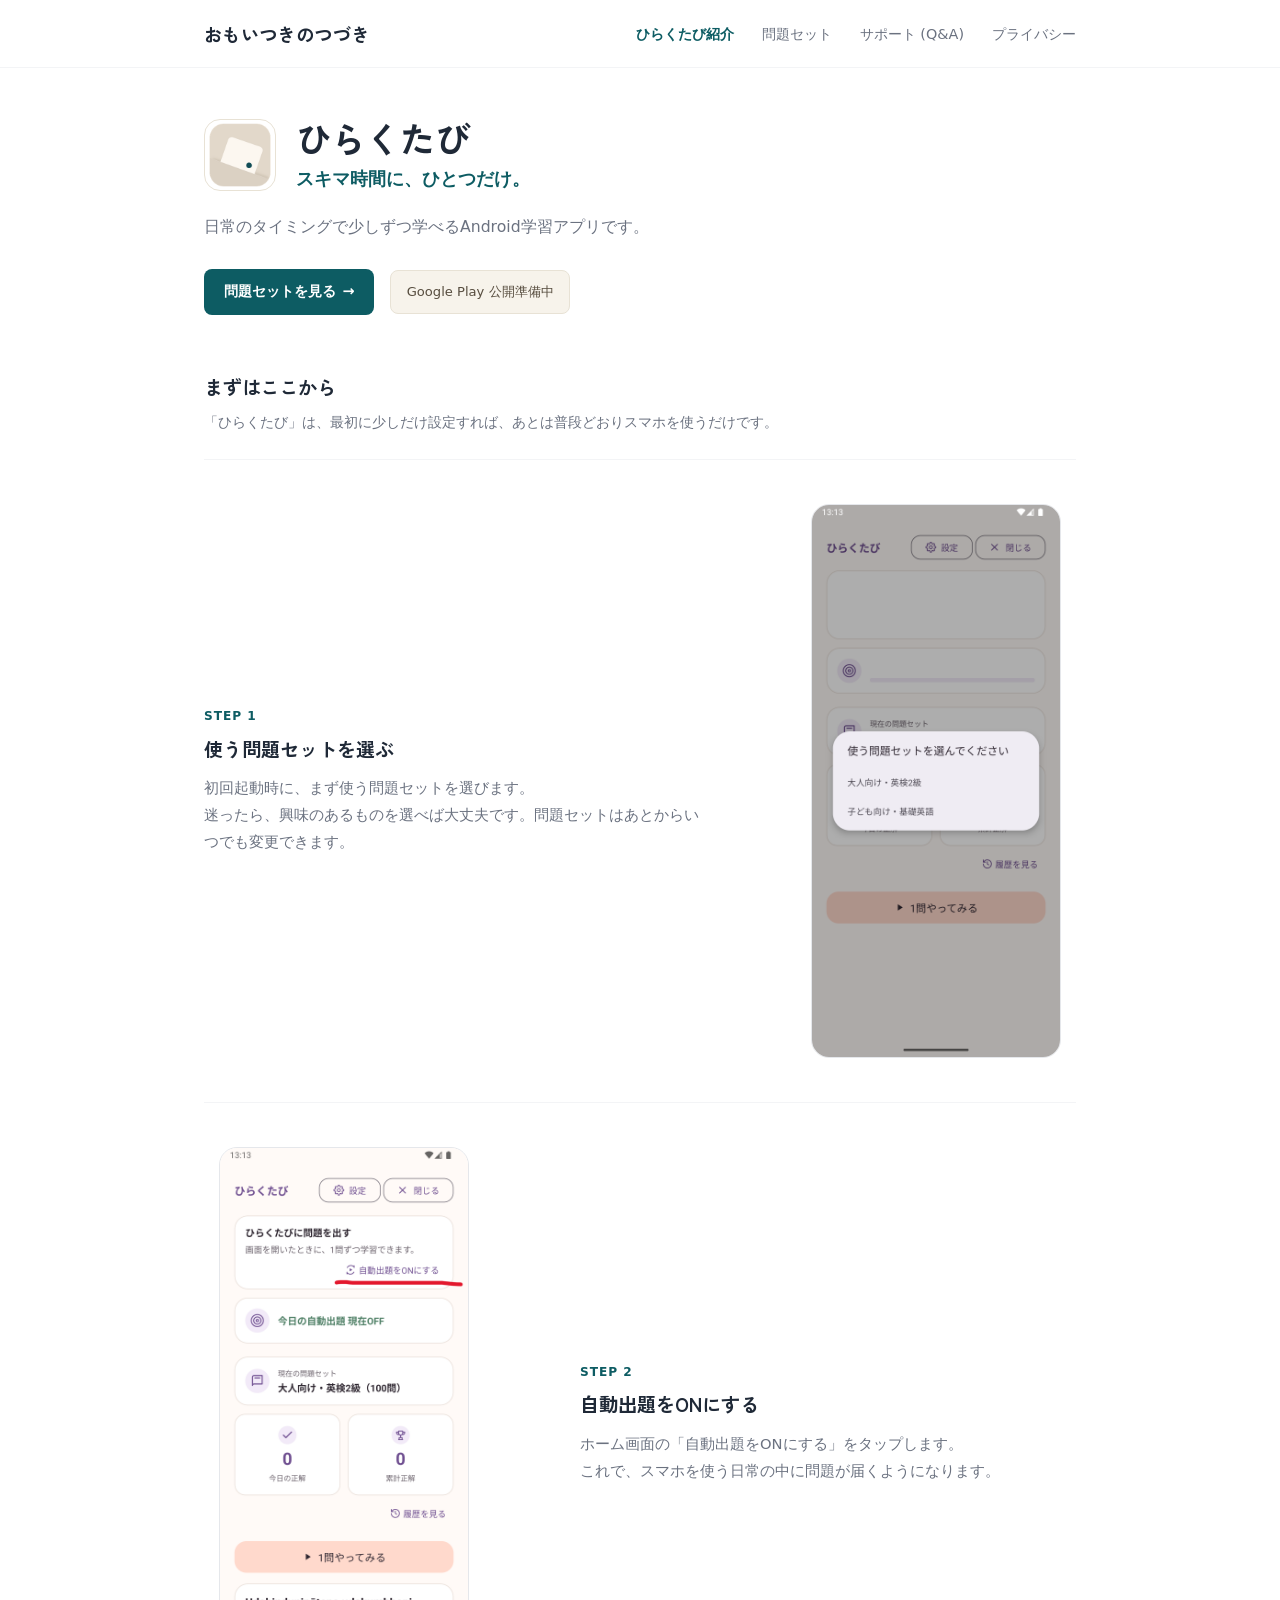
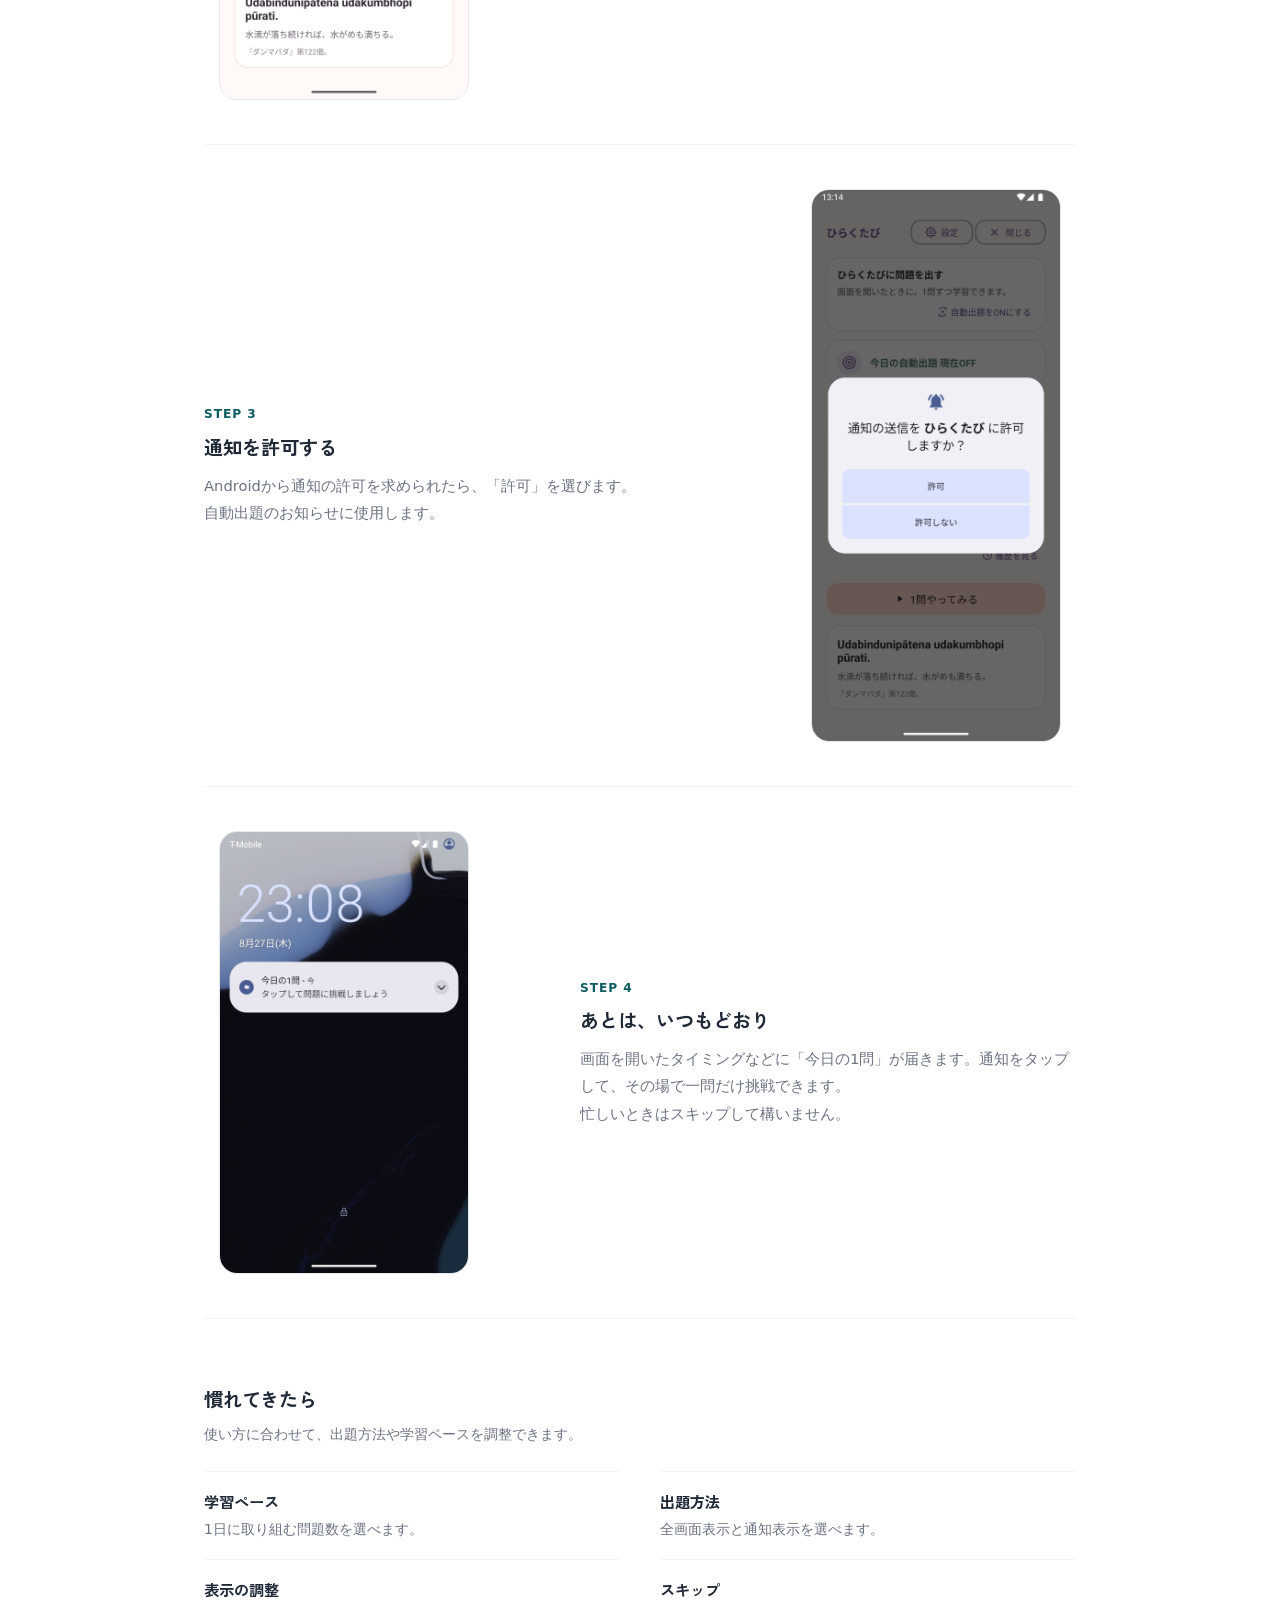
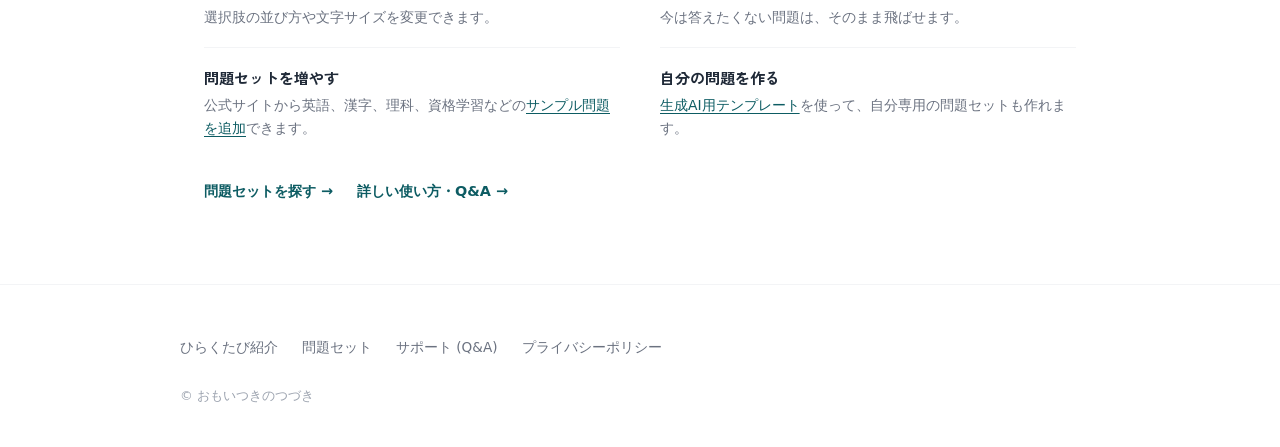
==== hirakutabi/index.html @ 3cfc57a1 "startup instruction" ====
<!DOCTYPE html>
<html lang="ja">
<head>
  <meta charset="UTF-8">
  <meta name="viewport" content="width=device-width, initial-scale=1.0">
  <title>ひらくたび | スキマ時間に、ひとつだけ。</title>
  <meta name="description" content="日常のタイミングで少しずつ学べるAndroid学習アプリ「ひらくたび」。スキマ時間を活用して、クイズ感覚で知識を深められます。提供：おもいつきのつづき">
  
  <!-- Favicon -->
  <link rel="icon" href="favicon.ico" sizes="any">
  <link rel="icon" href="favicon.png" type="image/png">
  <link rel="apple-touch-icon" href="apple-touch-icon.png">

  <!-- Google Fonts: Zen Kaku Gothic New -->
  <link rel="preconnect" href="https://fonts.googleapis.com">
  <link rel="preconnect" href="https://fonts.gstatic.com" crossorigin>
  <link href="https://fonts.googleapis.com/css2?family=Zen+Kaku+Gothic+New:wght@500;700&display=swap" rel="stylesheet">

  <link rel="stylesheet" href="css/style.css">
</head>
<body>

  <!-- ヘッダー -->
  <header class="site-header">
    <div class="header-container">
      <a href="../" class="site-brand">おもいつきのつづき</a>

      <button class="mobile-menu-btn" aria-label="メニューを開く">&#9776;</button>

      <nav>
        <ul class="nav-links">
          <li><a href="index.html" class="active">ひらくたび紹介</a></li>
          <li><a href="materials.html">問題セット</a></li>
          <li><a href="support.html">サポート (Q&amp;A)</a></li>
          <li><a href="privacy.html">プライバシー</a></li>
        </ul>
      </nav>
    </div>
  </header>

  <!-- メインコンテンツ -->
  <main class="main-content">
    
    <!-- 「ひらくたび」アプリ主役のヒーローセクション -->
    <section class="hero-section-hirakutabi">
      
      <div class="hero-app-header">
        <img src="icons/hirakutabi_icon.png" alt="ひらくたび" class="hero-app-icon">
        <div class="hero-app-title-group">
          <h1 class="hero-app-name">ひらくたび</h1>
          <div class="hero-app-catch">スキマ時間に、ひとつだけ。</div>
        </div>
      </div>

      <p class="hero-app-sub">
        日常のタイミングで少しずつ学べるAndroid学習アプリです。
      </p>

      <div class="hero-cta-group">
        <a href="materials.html" class="btn-primary">
          <span>問題セットを見る</span>
          <span>&rarr;</span>
        </a>
        <span class="status-badge-warm">Google Play 公開準備中</span>
      </div>

    </section>

    <!-- 初めて使う人向けの使い方 -->
    <section class="getting-started-section" aria-labelledby="getting-started-title">
      <div class="section-header-minimal getting-started-header">
        <h2 id="getting-started-title" class="section-title-minimal">まずはここから</h2>
        <p class="section-desc-minimal">「ひらくたび」は、最初に少しだけ設定すれば、あとは普段どおりスマホを使うだけです。</p>
      </div>

      <div class="start-steps">
        <article class="start-step">
          <div class="start-step-copy">
            <p class="start-step-number">STEP 1</p>
            <h3>使う問題セットを選ぶ</h3>
            <p>
              初回起動時に、まず使う問題セットを選びます。<br>
              迷ったら、興味のあるものを選べば大丈夫です。問題セットはあとからいつでも変更できます。
            </p>
          </div>
          <div class="start-step-media">
            <img src="images/start/01-select-set.png" alt="ひらくたびで使う問題セットを選ぶ画面" loading="lazy">
          </div>
        </article>

        <article class="start-step">
          <div class="start-step-copy">
            <p class="start-step-number">STEP 2</p>
            <h3>自動出題をONにする</h3>
            <p>
              ホーム画面の「自動出題をONにする」をタップします。<br>
              これで、スマホを使う日常の中に問題が届くようになります。
            </p>
          </div>
          <div class="start-step-media">
            <img src="images/start/02-auto-on.png" alt="ひらくたびのホーム画面で自動出題をONにする場所" loading="lazy">
          </div>
        </article>

        <article class="start-step">
          <div class="start-step-copy">
            <p class="start-step-number">STEP 3</p>
            <h3>通知を許可する</h3>
            <p>
              Androidから通知の許可を求められたら、「許可」を選びます。<br>
              自動出題のお知らせに使用します。
            </p>
          </div>
          <div class="start-step-media">
            <img src="images/start/03-notification-permission.png" alt="Androidの通知許可画面で許可を選ぶ様子" loading="lazy">
          </div>
        </article>

        <article class="start-step">
          <div class="start-step-copy">
            <p class="start-step-number">STEP 4</p>
            <h3>あとは、いつもどおり</h3>
            <p>
              画面を開いたタイミングなどに「今日の1問」が届きます。通知をタップして、その場で一問だけ挑戦できます。<br>
              忙しいときはスキップして構いません。
            </p>
          </div>
          <div class="start-step-media">
            <img src="images/start/04-notification.png" alt="Androidのロック画面に届いたひらくたびの今日の1問通知" loading="lazy">
          </div>
        </article>
      </div>
    </section>

    <!-- 慣れてきた人向けの機能紹介 -->
    <section class="advanced-use-section" aria-labelledby="advanced-use-title">
      <div class="section-header-minimal">
        <h2 id="advanced-use-title" class="section-title-minimal">慣れてきたら</h2>
        <p class="section-desc-minimal">使い方に合わせて、出題方法や学習ペースを調整できます。</p>
      </div>

      <dl class="feature-list">
        <div class="feature-item">
          <dt>学習ペース</dt>
          <dd>1日に取り組む問題数を選べます。</dd>
        </div>
        <div class="feature-item">
          <dt>出題方法</dt>
          <dd>全画面表示と通知表示を選べます。</dd>
        </div>
        <div class="feature-item">
          <dt>表示の調整</dt>
          <dd>選択肢の並び方や文字サイズを変更できます。</dd>
        </div>
        <div class="feature-item">
          <dt>スキップ</dt>
          <dd>今は答えたくない問題は、そのまま飛ばせます。</dd>
        </div>
        <div class="feature-item">
          <dt>問題セットを増やす</dt>
          <dd>公式サイトから英語、漢字、理科、資格学習などの<a href="materials.html">サンプル問題を追加</a>できます。</dd>
        </div>
        <div class="feature-item">
          <dt>自分の問題を作る</dt>
          <dd><a href="support.html#how-to-create">生成AI用テンプレート</a>を使って、自分専用の問題セットも作れます。</dd>
        </div>
      </dl>

      <nav class="guide-links" aria-label="使い方の関連ページ">
        <a href="materials.html">問題セットを探す <span aria-hidden="true">&rarr;</span></a>
        <a href="support.html">詳しい使い方・Q&amp;A <span aria-hidden="true">&rarr;</span></a>
      </nav>
    </section>

  </main>

  <!-- フッター -->
  <footer class="site-footer">
    <div class="footer-container">
      <ul class="footer-nav">
        <li><a href="index.html">ひらくたび紹介</a></li>
        <li><a href="materials.html">問題セット</a></li>
        <li><a href="support.html">サポート (Q&amp;A)</a></li>
        <li><a href="privacy.html">プライバシーポリシー</a></li>
      </ul>
      <p class="copyright">&copy; おもいつきのつづき</p>
    </div>
  </footer>

  <script src="js/main.js"></script>
</body>
</html>
---- hirakutabi/css/style.css ----
@import url('https://fonts.googleapis.com/css2?family=Zen+Kaku+Gothic+New:wght@500;700&display=swap');

:root {
  /* Hirakutabi Subtle Accent Color System */
  --primary: #0d5c63;              /* 青緑 (Teal Accent) */
  --primary-hover: #084348;
  --primary-light: #f0f7f7;
  
  --bg-warm: #f7f3eb;             /* ベージュ (Beige Accent) */
  --bg-warm-border: #e8e2d5;
  
  --bg-main: #ffffff;
  --bg-sub: #faf9f6;
  --bg-card: #ffffff;
  
  --text-main: #1f2937;            /* やわらかいダークグレー */
  --text-muted: #6b7280;
  --text-light: #9ca3af;
  
  --border-color: #f3f4f6;
  --border-strong: #e5e7eb;
  
  --radius-sm: 8px;
  --radius-md: 12px;
  --radius-lg: 16px;
  
  --transition-fast: 0.15s cubic-bezier(0.4, 0, 0.2, 1);
  --transition-normal: 0.2s cubic-bezier(0.4, 0, 0.2, 1);
}

/* Base Styles */
* {
  box-sizing: border-box;
  margin: 0;
  padding: 0;
}

html {
  font-size: 16px;
  scroll-behavior: smooth;
}

/* 本文・ナビ・ボタンは OS標準 system-ui */
body {
  font-family: system-ui, -apple-system, BlinkMacSystemFont, "Hiragino Sans", "Yu Gothic", sans-serif;
  color: var(--text-main);
  background-color: var(--bg-main);
  min-height: 100vh;
  display: flex;
  flex-direction: column;
  line-height: 1.75;
  -webkit-font-smoothing: antialiased;
}

/* ブランド名および主要見出しは Zen Kaku Gothic New */
.site-brand,
h1,
h2,
.hero-app-name,
.page-title,
.section-title-minimal {
  font-family: 'Zen Kaku Gothic New', sans-serif;
  font-weight: 600;
}

/* Accessibility: Focus Visible */
:focus-visible {
  outline: 2px solid var(--primary);
  outline-offset: 3px;
  border-radius: 4px;
}

button:focus:not(:focus-visible),
a:focus:not(:focus-visible),
summary:focus:not(:focus-visible) {
  outline: none;
}

/* Header & Navigation */
.site-header {
  background: rgba(255, 255, 255, 0.95);
  backdrop-filter: blur(8px);
  -webkit-backdrop-filter: blur(8px);
  border-bottom: 1px solid var(--border-color);
  position: sticky;
  top: 0;
  z-index: 100;
}

.header-container {
  max-width: 920px;
  margin: 0 auto;
  padding: 1.1rem 1.5rem;
  display: flex;
  align-items: center;
  justify-content: space-between;
}

/* ヘッダーブランド: 「お」アイコン削除、文字のみで構成 */
.site-brand {
  text-decoration: none;
  color: var(--text-main);
  font-size: 1.15rem;
  font-weight: 600;
  letter-spacing: 0.02em;
  white-space: nowrap;
  transition: opacity var(--transition-fast);
}

.site-brand:hover {
  opacity: 0.75;
}

.nav-links {
  display: flex;
  align-items: center;
  gap: 1.75rem;
  list-style: none;
}

.nav-links a {
  text-decoration: none;
  color: var(--text-muted);
  font-size: 0.9rem;
  font-weight: 500;
  transition: color var(--transition-fast);
}

.nav-links a:hover,
.nav-links a.active {
  color: var(--primary);
  font-weight: 600;
}

.mobile-menu-btn {
  display: none;
  background: none;
  border: none;
  color: var(--text-main);
  font-size: 1.35rem;
  cursor: pointer;
  padding: 0.25rem;
}

/* Main Container */
main.main-content {
  flex: 1;
  max-width: 920px;
  width: 100%;
  margin: 0 auto;
  padding: 3rem 1.5rem 5rem;
}

/* Brand Top */
.brand-page {
  min-height: 0;
}

.brand-header {
  position: static;
  background: var(--bg-main);
  backdrop-filter: none;
  -webkit-backdrop-filter: none;
}

.brand-header .header-container {
  max-width: 760px;
  padding-top: 0.8rem;
  padding-bottom: 0.8rem;
}

.brand-header .site-brand {
  color: var(--text-muted);
  font-size: 0.88rem;
  font-weight: 500;
  letter-spacing: 0.03em;
}

main.brand-home {
  flex: none;
  max-width: 760px;
  padding-top: 3.4rem;
  padding-bottom: 0;
}

.brand-intro {
  padding-bottom: 2.75rem;
  margin-bottom: 2.25rem;
  border-bottom: 1px solid var(--border-color);
}

.brand-title {
  margin-bottom: 0.75rem;
  color: var(--text-main);
  font-size: clamp(2rem, 4vw, 2.65rem);
  line-height: 1.35;
  letter-spacing: -0.02em;
}

.brand-lead {
  max-width: 700px;
  color: var(--text-muted);
  font-size: 0.98rem;
  line-height: 1.8;
}

.products-section .section-header-minimal {
  margin-bottom: 0.9rem;
}

.products-section .section-title-minimal {
  font-size: 1rem;
}

.product-list {
  display: grid;
  gap: 0.85rem;
}

.product-item {
  display: flex;
  align-items: flex-start;
  gap: 1.1rem;
  padding: 1.15rem 1.2rem;
  border: 1px solid var(--border-strong);
  border-radius: 10px;
}

.product-link-icon {
  width: 58px;
  height: 58px;
  flex-shrink: 0;
  object-fit: cover;
  border: 1px solid var(--bg-warm-border);
  border-radius: 13px;
}

.product-link-body {
  flex: 1;
  min-width: 0;
}

.product-link-body h3 {
  margin-bottom: 0.15rem;
  font-family: 'Zen Kaku Gothic New', sans-serif;
  font-size: 1.08rem;
  font-weight: 600;
}

.product-catch {
  margin-bottom: 0.15rem;
  color: var(--primary);
  font-size: 0.88rem;
  font-weight: 600;
}

.product-description {
  color: var(--text-muted);
  font-size: 0.88rem;
  line-height: 1.65;
}

.product-detail-link {
  display: inline-block;
  margin-top: 0.45rem;
  color: var(--primary);
  font-size: 0.85rem;
  font-weight: 600;
  text-decoration: none;
}

.product-detail-link:hover {
  text-decoration: underline;
  text-underline-offset: 0.2em;
}

.brand-footer {
  margin-top: 3rem;
  padding-top: 1.5rem;
  padding-bottom: 2rem;
}

.brand-footer .footer-container {
  max-width: 760px;
  gap: 0;
}

.survey-standalone main.main-content {
  padding-top: 5rem;
}

/* Hirakutabi-Focused Minimal Hero Section */
.hero-section-hirakutabi {
  display: flex;
  flex-direction: column;
  align-items: flex-start;
  margin-bottom: 3.5rem;
}

.hero-app-header {
  display: flex;
  align-items: center;
  gap: 1.25rem;
  margin-bottom: 1.25rem;
}

/* 「ひらくたび」アプリアイコン: 存在感をしっかり出すサイズ (72px) */
.hero-app-icon {
  width: 72px;
  height: 72px;
  border-radius: var(--radius-lg);
  object-fit: cover;
  flex-shrink: 0;
  border: 1px solid var(--bg-warm-border);
}

.hero-app-title-group {
  display: flex;
  flex-direction: column;
}

.hero-app-name {
  font-size: 2.2rem;
  font-weight: 700;
  letter-spacing: -0.01em;
  line-height: 1.25;
  color: var(--text-main);
}

.hero-app-catch {
  font-size: 1.1rem;
  font-weight: 600;
  color: var(--primary);
  margin-top: 0.2rem;
}

.hero-app-sub {
  color: var(--text-muted);
  font-size: 0.98rem;
  line-height: 1.7;
  margin-bottom: 1.75rem;
  max-width: 580px;
}

.hero-cta-group {
  display: flex;
  align-items: center;
  gap: 1rem;
  flex-wrap: wrap;
}

/* Accent Buttons & Badges */
.btn-primary {
  display: inline-flex;
  align-items: center;
  gap: 0.4rem;
  padding: 0.65rem 1.25rem;
  background: var(--primary);
  color: #ffffff;
  text-decoration: none;
  font-weight: 600;
  font-size: 0.9rem;
  border-radius: var(--radius-sm);
  transition: background var(--transition-fast), transform var(--transition-fast);
}

.btn-primary:hover {
  background: var(--primary-hover);
}

.status-badge-warm {
  display: inline-flex;
  align-items: center;
  padding: 0.6rem 0.95rem;
  background: var(--bg-warm);
  color: #574d3f;
  border: 1px solid var(--bg-warm-border);
  border-radius: var(--radius-sm);
  font-size: 0.82rem;
  font-weight: 500;
}

/* Getting Started Guide */
.getting-started-section {
  margin-top: 0.5rem;
}

.getting-started-header {
  max-width: 680px;
  margin-bottom: 1.5rem;
}

.start-steps {
  border-bottom: 1px solid var(--border-color);
}

.start-step {
  display: grid;
  grid-template-columns: minmax(0, 1fr) minmax(220px, 280px);
  grid-template-areas: "copy media";
  align-items: center;
  gap: clamp(2.5rem, 8vw, 6rem);
  padding: 2.75rem 0;
  border-top: 1px solid var(--border-color);
}

.start-step:nth-child(even) {
  grid-template-columns: minmax(220px, 280px) minmax(0, 1fr);
  grid-template-areas: "media copy";
}

.start-step-copy {
  grid-area: copy;
}

.start-step-number {
  margin-bottom: 0.45rem;
  color: var(--primary);
  font-size: 0.76rem;
  font-weight: 700;
  letter-spacing: 0.08em;
}

.start-step-copy h3 {
  margin-bottom: 0.65rem;
  font-family: 'Zen Kaku Gothic New', sans-serif;
  font-size: 1.2rem;
  font-weight: 600;
  line-height: 1.5;
}

.start-step-copy > p:last-child {
  color: var(--text-muted);
  font-size: 0.92rem;
  line-height: 1.85;
}

.start-step-media {
  grid-area: media;
  display: flex;
  justify-content: center;
}

.start-step-media img {
  display: block;
  width: 100%;
  max-width: 250px;
  height: auto;
  border: 1px solid var(--border-strong);
  border-radius: 18px;
}

.advanced-use-section {
  padding-top: 4rem;
}

.feature-list {
  display: grid;
  grid-template-columns: repeat(2, minmax(0, 1fr));
  column-gap: 2.5rem;
  margin-top: 1.5rem;
}

.feature-item {
  padding: 1rem 0 1.1rem;
  border-top: 1px solid var(--border-color);
}

.feature-item dt {
  margin-bottom: 0.2rem;
  font-family: 'Zen Kaku Gothic New', sans-serif;
  font-size: 0.95rem;
  font-weight: 600;
}

.feature-item dd {
  color: var(--text-muted);
  font-size: 0.87rem;
  line-height: 1.7;
}

.feature-item a,
.guide-links a {
  color: var(--primary);
  text-underline-offset: 0.18em;
}

.guide-links {
  display: flex;
  flex-wrap: wrap;
  gap: 0.75rem 1.5rem;
  margin-top: 1.25rem;
}

.guide-links a {
  font-size: 0.9rem;
  font-weight: 600;
  text-decoration: none;
}

.guide-links a:hover {
  text-decoration: underline;
}

/* Minimal Section Headers */
.section-header-minimal {
  margin-bottom: 1.5rem;
}

.section-title-minimal {
  font-size: 1.2rem;
  font-weight: 600;
  color: var(--text-main);
  letter-spacing: -0.01em;
  margin-bottom: 0.35rem;
}

.section-desc-minimal {
  font-size: 0.9rem;
  color: var(--text-muted);
}

/* Minimal Grid Layout for Material Cards */
.materials-grid {
  display: grid;
  grid-template-columns: repeat(1, minmax(0, 1fr));
  gap: 1.25rem;
}

@media (min-width: 580px) {
  .materials-grid {
    grid-template-columns: repeat(2, minmax(0, 1fr));
  }
}

@media (min-width: 860px) {
  .materials-grid {
    grid-template-columns: repeat(3, minmax(0, 1fr));
  }
}

/* Minimal Material Card */
.material-card {
  background: var(--bg-card);
  border: 1px solid var(--border-strong);
  border-radius: var(--radius-md);
  padding: 1.25rem;
  display: flex;
  flex-direction: column;
  text-decoration: none;
  color: inherit;
  transition: border-color var(--transition-fast), transform var(--transition-fast);
}

.material-card:hover {
  border-color: var(--primary);
  transform: translateY(-2px);
}

.card-image-wrapper {
  width: 100%;
  aspect-ratio: 1 / 1;
  max-height: 160px;
  background: var(--bg-sub);
  border-radius: var(--radius-sm);
  margin-bottom: 1rem;
  overflow: hidden;
  display: flex;
  align-items: center;
  justify-content: center;
  border: 1px solid var(--border-color);
  padding: 0.75rem;
}

.card-image-wrapper img {
  width: 100%;
  height: 100%;
  object-fit: contain;
}

.card-body {
  display: flex;
  flex-direction: column;
  flex: 1;
}

.card-title {
  font-size: 0.98rem;
  font-weight: 600;
  font-family: 'Zen Kaku Gothic New', sans-serif;
  line-height: 1.4;
  margin-bottom: 0.35rem;
  color: var(--text-main);
}

.card-desc {
  font-size: 0.85rem;
  color: var(--text-muted);
  margin-bottom: 1.25rem;
  flex: 1;
  line-height: 1.6;
}

.card-footer {
  display: flex;
  align-items: center;
  justify-content: space-between;
  padding-top: 0.75rem;
  border-top: 1px solid var(--border-color);
}

.file-type-badge {
  font-size: 0.72rem;
  font-weight: 500;
  color: var(--text-light);
}

.download-btn {
  font-size: 0.85rem;
  font-weight: 600;
  color: var(--primary);
  display: inline-flex;
  align-items: center;
  gap: 0.25rem;
}

.material-card:hover .download-btn {
  color: var(--primary-hover);
}

/* Page Containers */
.page-header {
  margin-bottom: 2.5rem;
}

.page-title {
  font-size: 1.85rem;
  font-weight: 600;
  color: var(--text-main);
  letter-spacing: -0.01em;
  margin-bottom: 0.5rem;
}

.page-subtitle {
  color: var(--text-muted);
  font-size: 0.95rem;
}

.content-block {
  margin-bottom: 3rem;
}

.content-block h2 {
  font-size: 1.15rem;
  font-weight: 600;
  font-family: 'Zen Kaku Gothic New', sans-serif;
  margin: 1.75rem 0 0.75rem;
  color: var(--text-main);
}

.content-block h2:first-child {
  margin-top: 0;
}

.content-block p {
  margin-bottom: 1rem;
  font-size: 0.95rem;
  color: var(--text-main);
  line-height: 1.8;
}

.content-block ul, .content-block ol {
  margin-bottom: 1rem;
  padding-left: 1.4rem;
}

.content-block li {
  margin-bottom: 0.4rem;
  font-size: 0.95rem;
  color: var(--text-main);
}

/* Native FAQ Accordion */
.faq-list {
  display: flex;
  flex-direction: column;
  gap: 0.75rem;
}

details.faq-item {
  background: var(--bg-card);
  border: 1px solid var(--border-strong);
  border-radius: var(--radius-md);
  overflow: hidden;
  transition: border-color var(--transition-fast);
}

details.faq-item[open] {
  border-color: var(--primary);
}

summary.faq-question {
  padding: 1.1rem 1.25rem;
  font-size: 0.98rem;
  font-weight: 600;
  color: var(--text-main);
  cursor: pointer;
  display: flex;
  align-items: center;
  justify-content: space-between;
  gap: 1rem;
  list-style: none;
  user-select: none;
}

summary.faq-question::-webkit-details-marker {
  display: none;
}

.faq-q-tag {
  font-weight: 700;
  color: var(--primary);
  margin-right: 0.5rem;
}

.faq-toggle-icon {
  font-size: 0.85rem;
  color: var(--text-light);
  transition: transform var(--transition-normal);
}

details[open] summary.faq-question .faq-toggle-icon {
  transform: rotate(180deg);
  color: var(--primary);
}

.faq-answer {
  padding: 1rem 1.25rem 1.25rem;
  border-top: 1px solid var(--border-color);
  background: var(--bg-sub);
}

.faq-answer p {
  color: var(--text-main);
  font-size: 0.92rem;
  line-height: 1.75;
}

/* Minimal Footer */
.site-footer {
  background: var(--bg-main);
  border-top: 1px solid var(--border-color);
  padding: 3rem 1.5rem 2.5rem;
  margin-top: auto;
}

.footer-container {
  max-width: 920px;
  margin: 0 auto;
  display: flex;
  flex-direction: column;
  align-items: flex-start;
  gap: 1.5rem;
}

.footer-nav {
  display: flex;
  gap: 1.5rem;
  list-style: none;
  flex-wrap: wrap;
}

.footer-nav a {
  text-decoration: none;
  color: var(--text-muted);
  font-size: 0.85rem;
  transition: color var(--transition-fast);
}

.footer-nav a:hover {
  color: var(--primary);
}

.copyright {
  color: var(--text-light);
  font-size: 0.8rem;
}

.survey-form iframe {
  display: block;
  width: 100%;
  height: 1996px;
  border: 0;
}


/* Responsive Overrides */
@media (max-width: 640px) {
  .nav-links {
    display: none;
    position: absolute;
    top: 100%;
    left: 0;
    right: 0;
    background: #ffffff;
    flex-direction: column;
    padding: 1.25rem 1.5rem;
    border-bottom: 1px solid var(--border-strong);
    gap: 1rem;
    align-items: flex-start;
  }
  
  .nav-links.show {
    display: flex;
  }

  .mobile-menu-btn {
    display: block;
  }

  .hero-app-header {
    align-items: flex-start;
  }

  .hero-app-icon {
    width: 60px;
    height: 60px;
  }
  
  .hero-app-name {
    font-size: 1.85rem;
  }

  .hero-app-catch {
    font-size: 1.05rem;
  }

  .getting-started-section {
    margin-top: 0;
  }

  .start-step,
  .start-step:nth-child(even) {
    grid-template-columns: minmax(0, 1fr);
    grid-template-areas:
      "copy"
      "media";
    gap: 1.5rem;
    padding: 2.25rem 0;
  }

  .start-step-media img {
    max-width: 260px;
  }

  .advanced-use-section {
    padding-top: 3rem;
  }

  .feature-list {
    grid-template-columns: minmax(0, 1fr);
    margin-top: 1.25rem;
  }

  .guide-links {
    flex-direction: column;
    align-items: flex-start;
    gap: 0.65rem;
  }

  .footer-container {
    align-items: center;
    text-align: center;
  }
  
  .footer-nav {
    justify-content: center;
  }

  main.brand-home {
    padding: 2.6rem 1.25rem 0;
  }

  .brand-intro {
    padding-bottom: 2.25rem;
    margin-bottom: 2rem;
  }

  .brand-title {
    font-size: 1.85rem;
  }

  .brand-lead {
    font-size: 0.95rem;
  }

  .brand-header .header-container {
    padding: 0.75rem 1.25rem;
  }

  .product-item {
    gap: 0.9rem;
    padding: 1rem;
  }

  .product-link-icon {
    width: 52px;
    height: 52px;
  }

  .product-description {
    overflow-wrap: anywhere;
  }

  .brand-footer {
    margin-top: 2.5rem;
    padding: 1.35rem 1.25rem 1.75rem;
  }

  .brand-footer .footer-container {
    align-items: flex-start;
    text-align: left;
  }
}
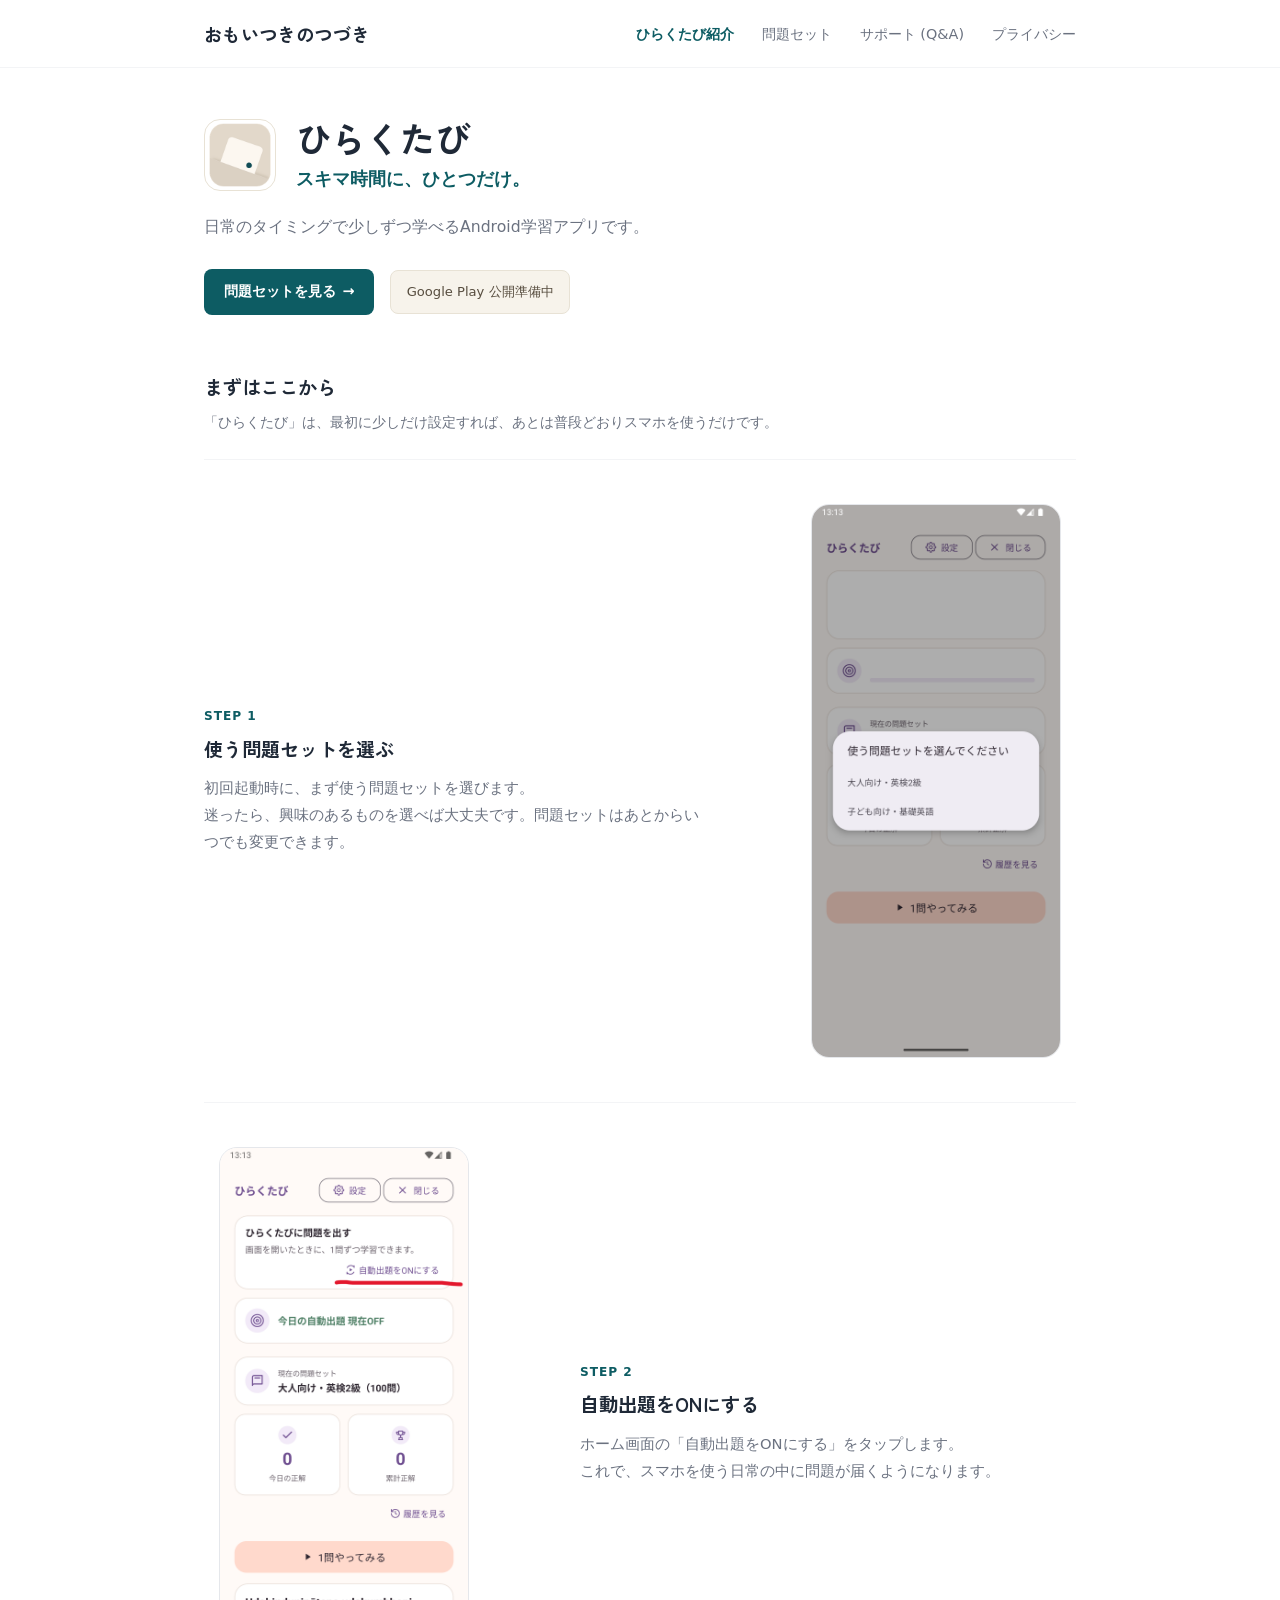
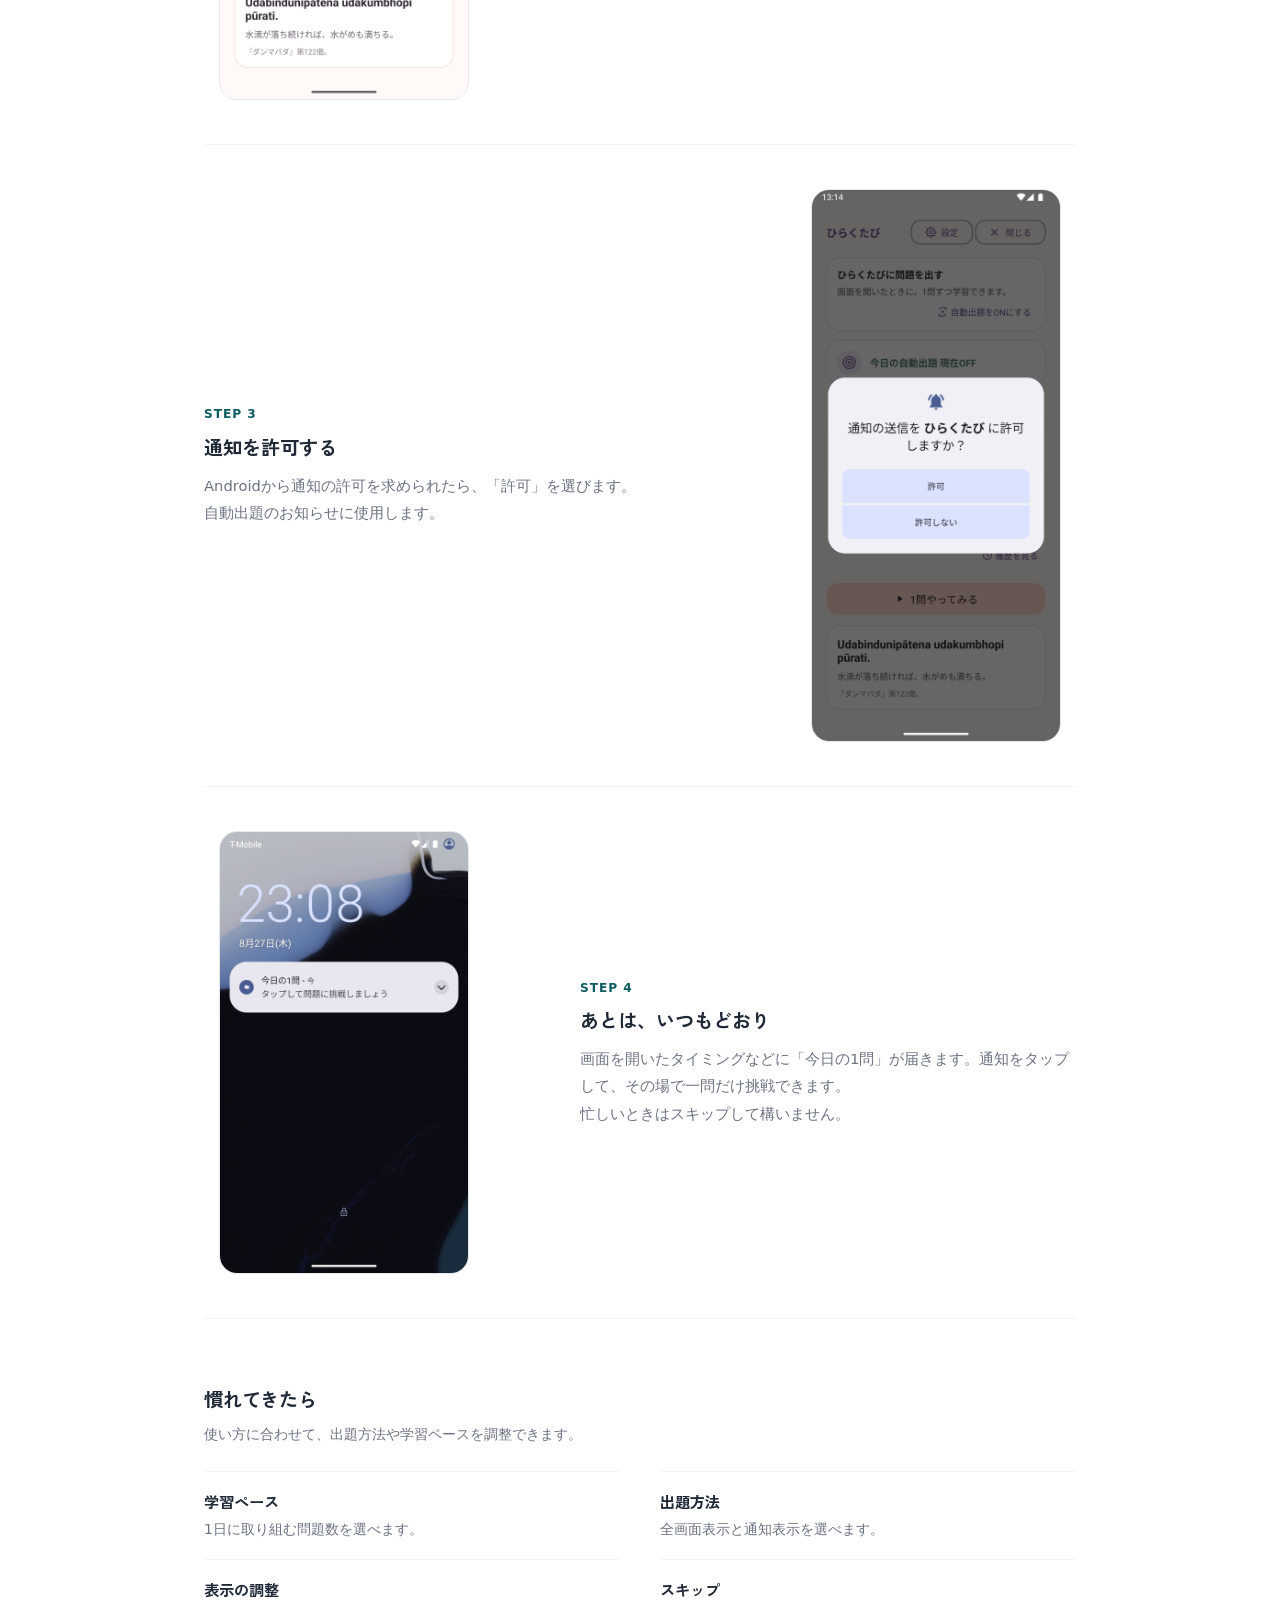
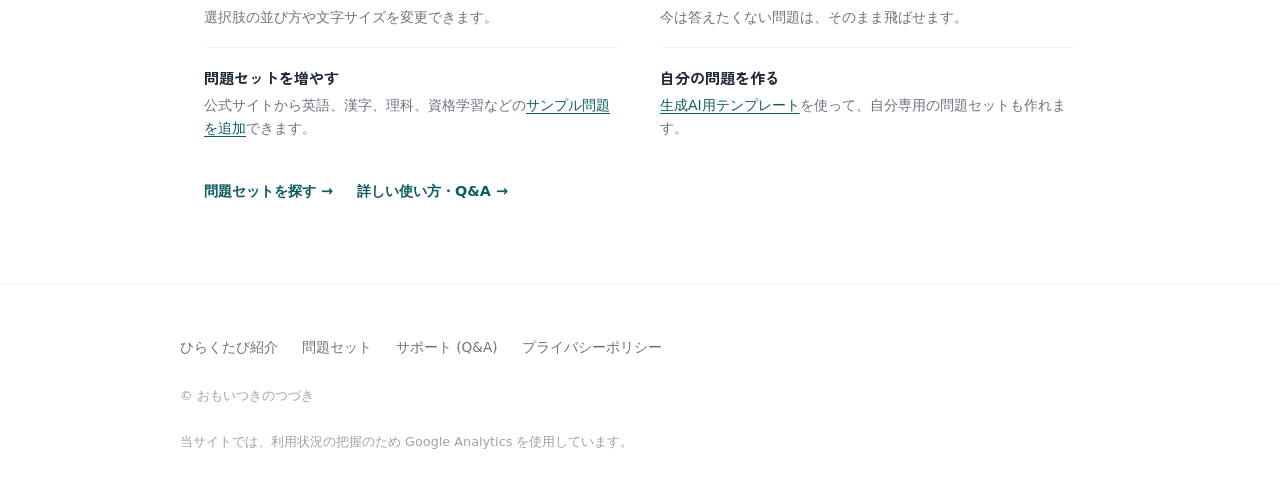
==== commit df9dd452: "g-tag inserted" ====
--- a/hirakutabi/index.html
+++ b/hirakutabi/index.html
@@ -1,6 +1,14 @@
 <!DOCTYPE html>
 <html lang="ja">
 <head>
+  <!-- Google tag (gtag.js) -->
+  <script async src="https://www.googletagmanager.com/gtag/js?id=G-EMWGLFLPD4"></script>
+  <script>
+    window.dataLayer = window.dataLayer || [];
+    function gtag(){dataLayer.push(arguments);}
+    gtag('js', new Date());
+    gtag('config', 'G-EMWGLFLPD4');
+  </script>
   <meta charset="UTF-8">
   <meta name="viewport" content="width=device-width, initial-scale=1.0">
   <title>ひらくたび | スキマ時間に、ひとつだけ。</title>
@@ -184,6 +192,7 @@
         <li><a href="privacy.html">プライバシーポリシー</a></li>
       </ul>
       <p class="copyright">&copy; おもいつきのつづき</p>
+      <p class="copyright">当サイトでは、利用状況の把握のため Google Analytics を使用しています。</p>
     </div>
   </footer>
 
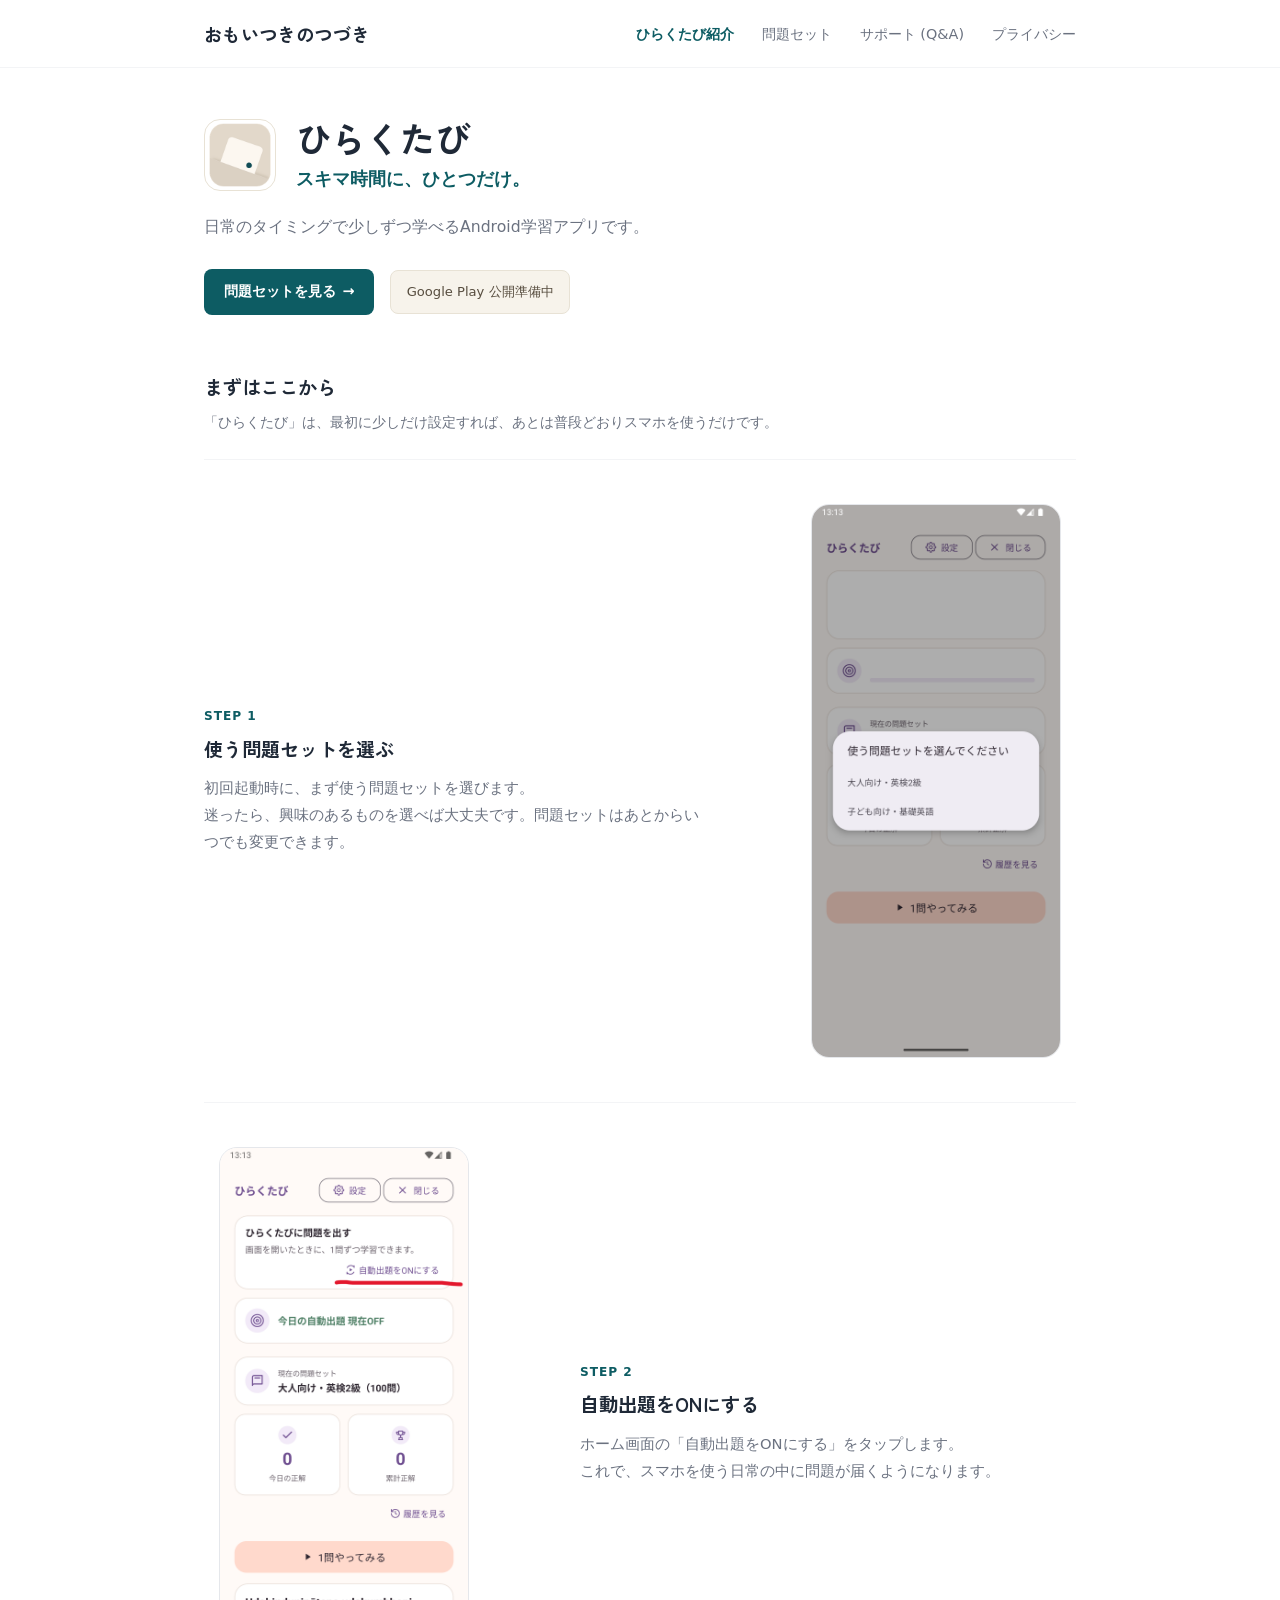
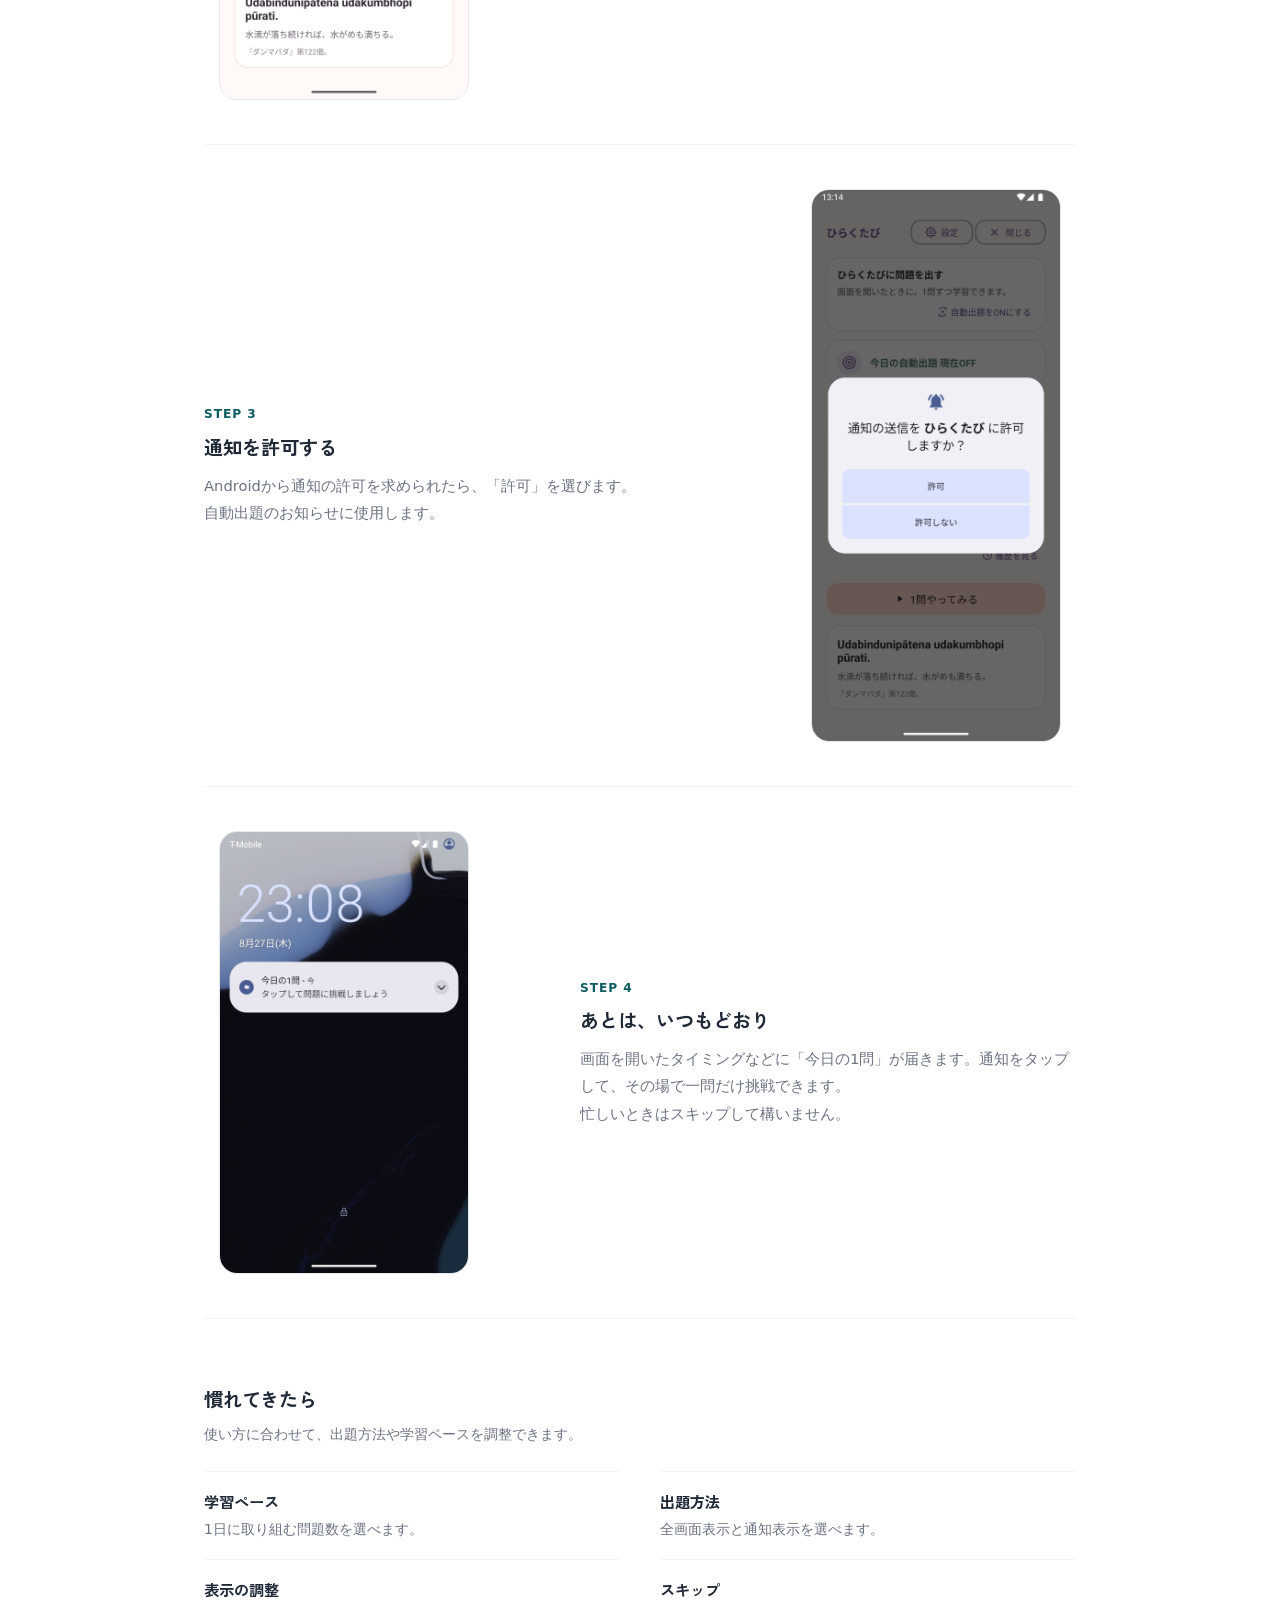
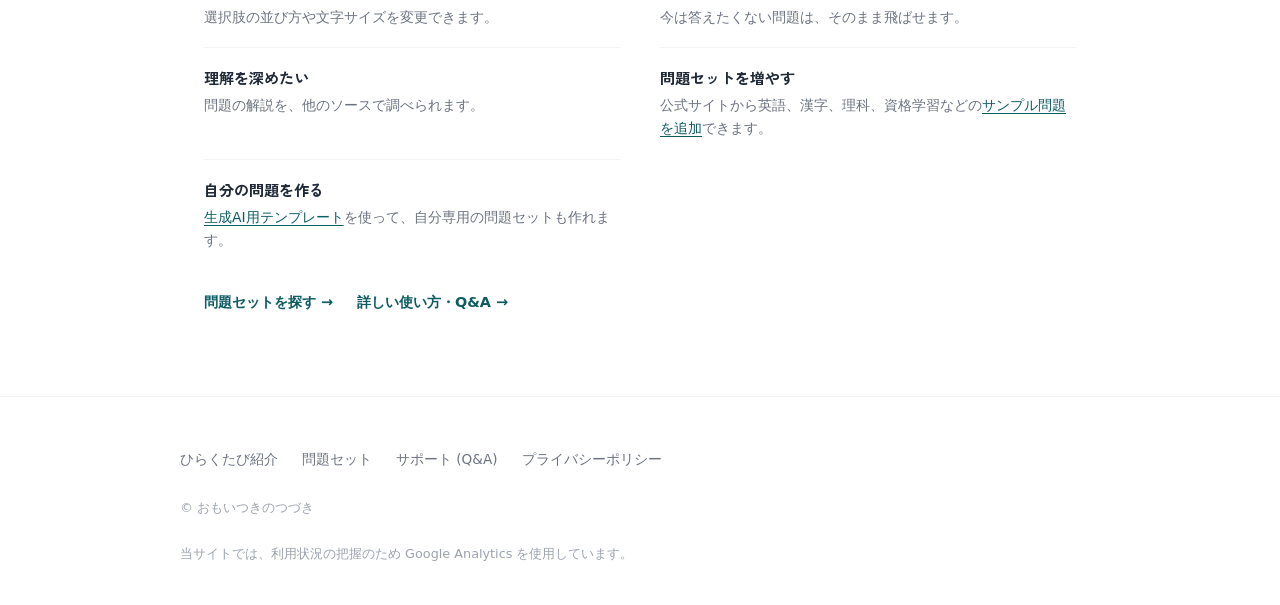
==== commit 014cae1f: "small change in index" ====
--- a/hirakutabi/index.html
+++ b/hirakutabi/index.html
@@ -165,6 +165,10 @@
           <dd>今は答えたくない問題は、そのまま飛ばせます。</dd>
         </div>
         <div class="feature-item">
+          <dt>理解を深めたい</dt>
+          <dd>問題の解説を、他のソースで調べられます。</dd>
+        </div>
+        <div class="feature-item">
           <dt>問題セットを増やす</dt>
           <dd>公式サイトから英語、漢字、理科、資格学習などの<a href="materials.html">サンプル問題を追加</a>できます。</dd>
         </div>
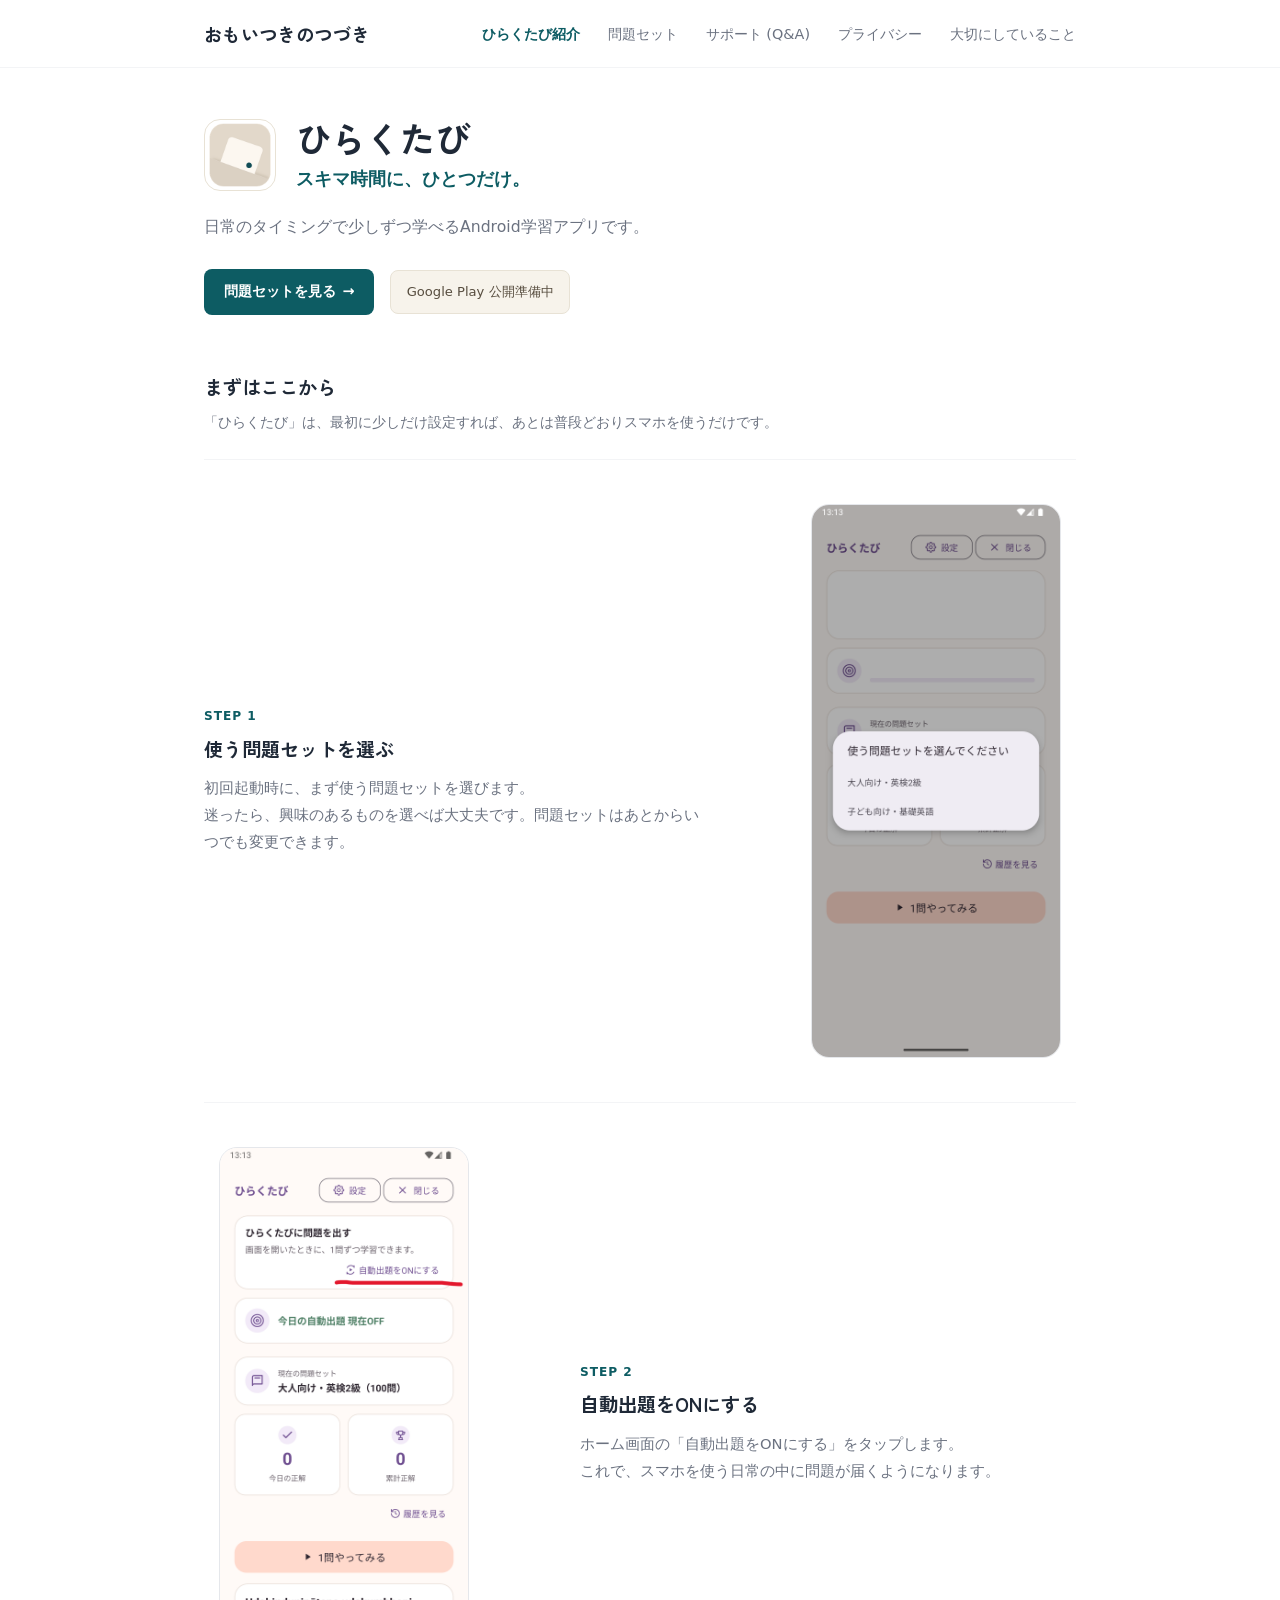
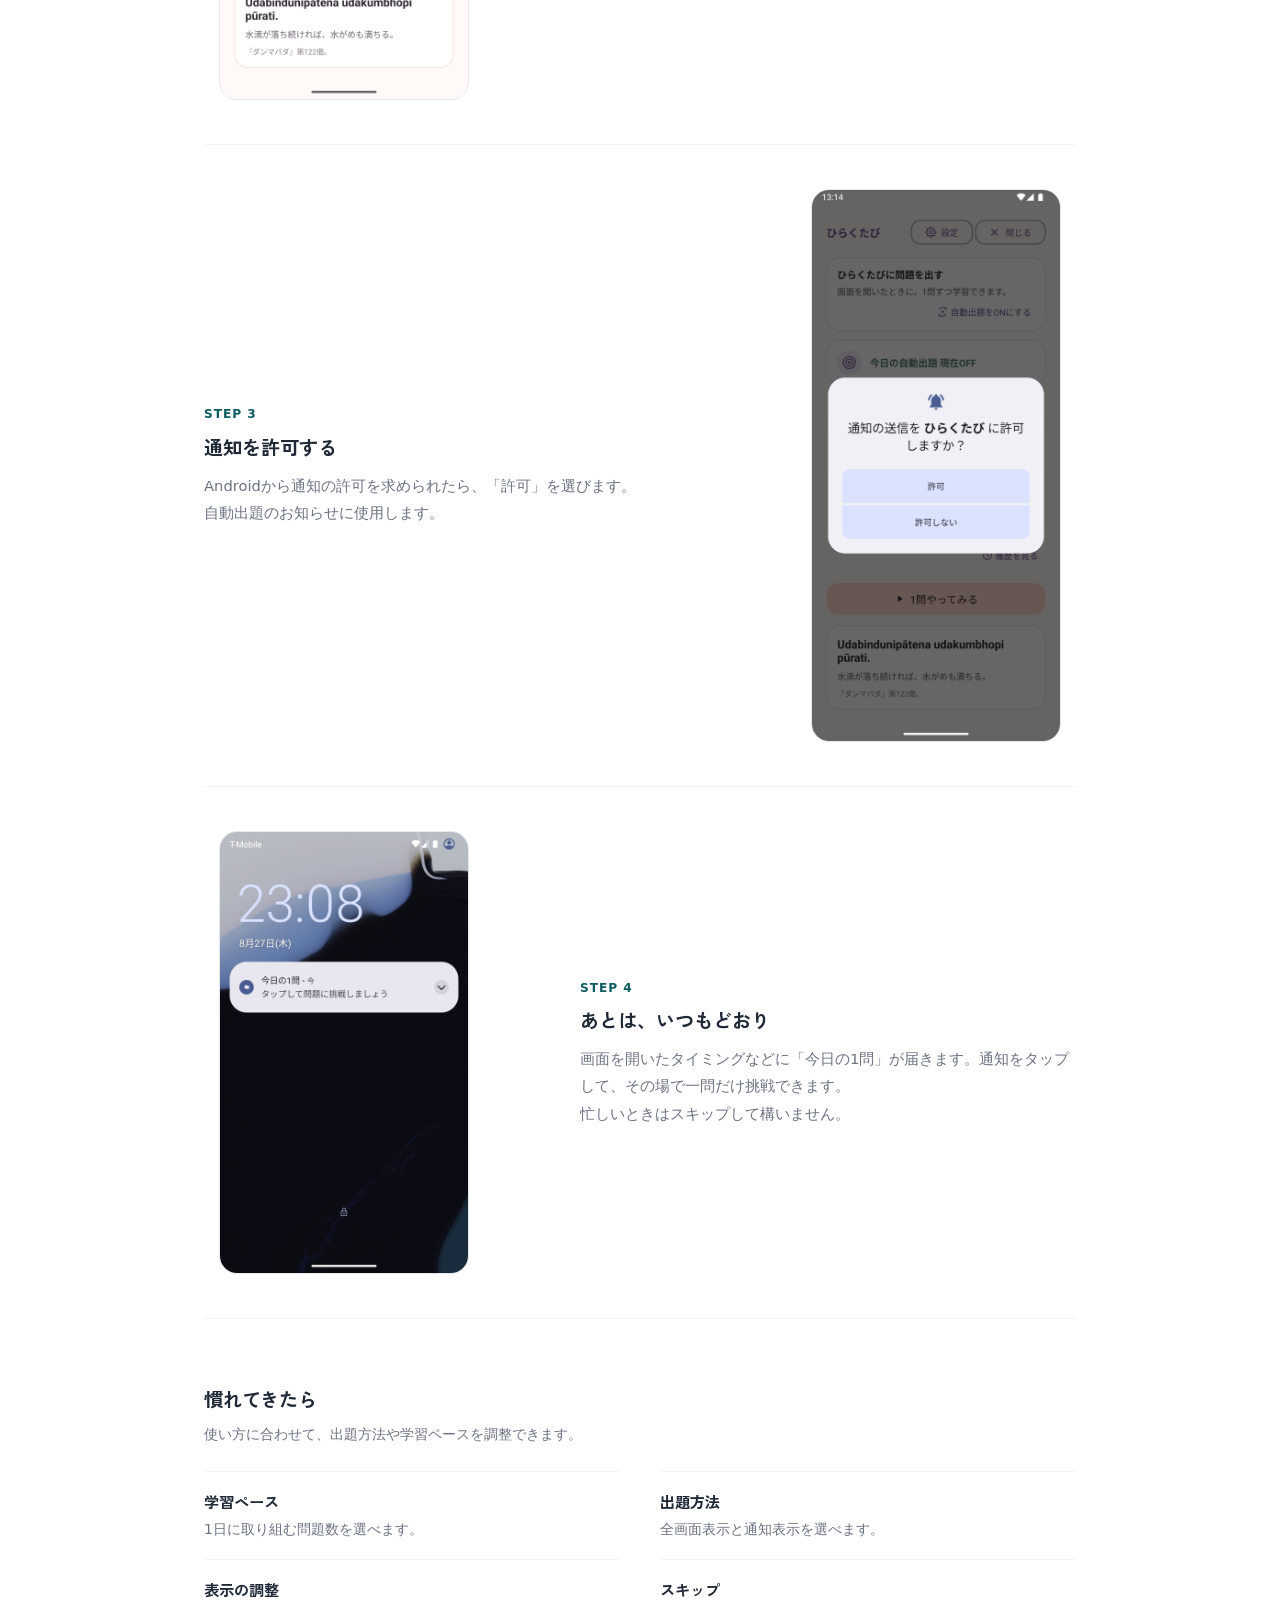
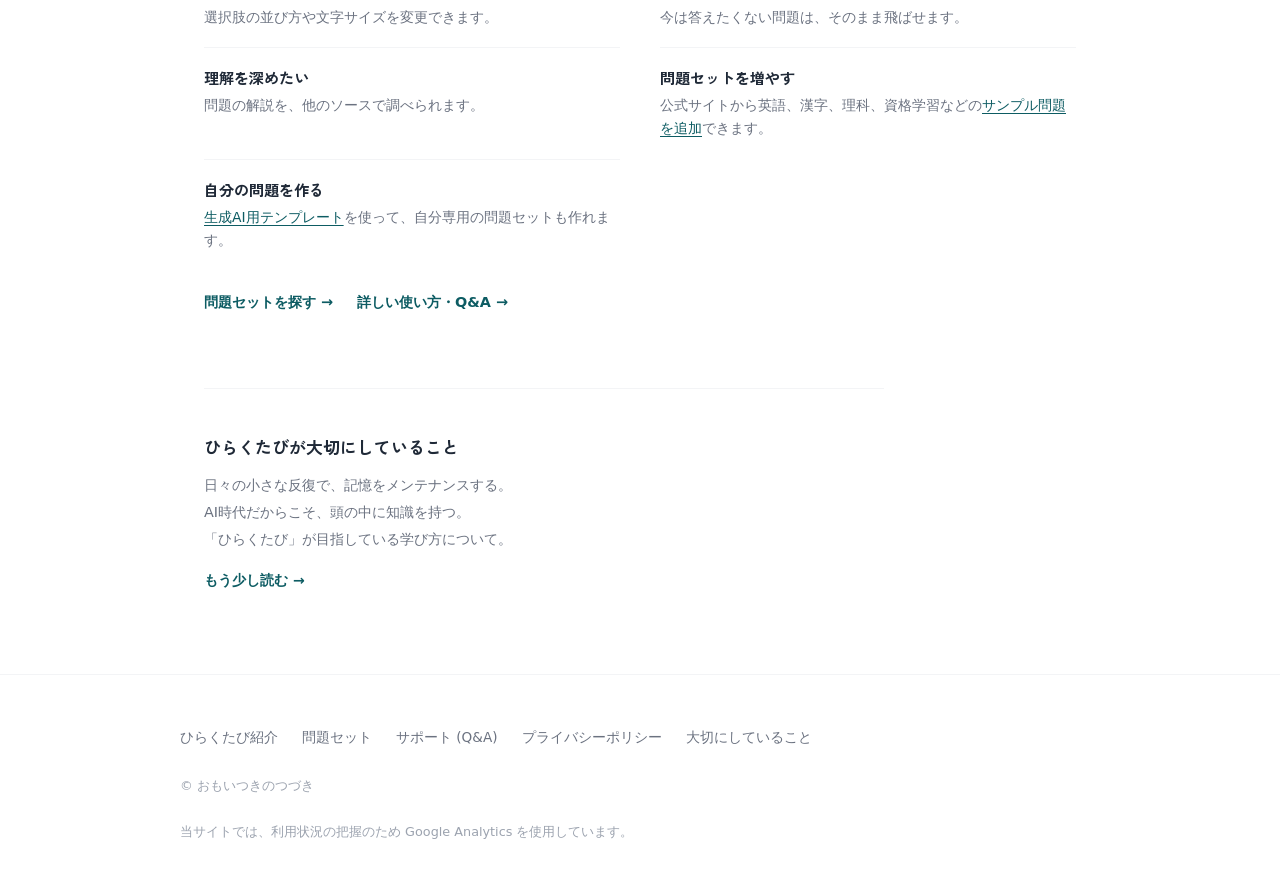
==== commit 1be97cce: "about page implemented" ====
--- a/hirakutabi/index.html
+++ b/hirakutabi/index.html
@@ -41,6 +41,7 @@
           <li><a href="materials.html">問題セット</a></li>
           <li><a href="support.html">サポート (Q&amp;A)</a></li>
           <li><a href="privacy.html">プライバシー</a></li>
+          <li><a href="about.html">大切にしていること</a></li>
         </ul>
       </nav>
     </div>
@@ -184,6 +185,17 @@
       </nav>
     </section>
 
+    <!-- コンセプトページへの控えめな導線 -->
+    <section class="concept-teaser" aria-labelledby="concept-teaser-title">
+      <h2 id="concept-teaser-title">ひらくたびが大切にしていること</h2>
+      <p>
+        日々の小さな反復で、記憶をメンテナンスする。<br>
+        AI時代だからこそ、頭の中に知識を持つ。<br>
+        「ひらくたび」が目指している学び方について。
+      </p>
+      <a href="about.html">もう少し読む <span aria-hidden="true">&rarr;</span></a>
+    </section>
+
   </main>
 
   <!-- フッター -->
@@ -194,6 +206,7 @@
         <li><a href="materials.html">問題セット</a></li>
         <li><a href="support.html">サポート (Q&amp;A)</a></li>
         <li><a href="privacy.html">プライバシーポリシー</a></li>
+        <li><a href="about.html">大切にしていること</a></li>
       </ul>
       <p class="copyright">&copy; おもいつきのつづき</p>
       <p class="copyright">当サイトでは、利用状況の把握のため Google Analytics を使用しています。</p>
--- a/hirakutabi/css/style.css
+++ b/hirakutabi/css/style.css
@@ -502,6 +502,136 @@
   text-decoration: underline;
 }
 
+/* Concept Reading */
+.concept-teaser {
+  max-width: 680px;
+  margin-top: 4.5rem;
+  padding-top: 2.75rem;
+  border-top: 1px solid var(--border-color);
+}
+
+.concept-teaser h2 {
+  margin-bottom: 0.65rem;
+  font-family: 'Zen Kaku Gothic New', sans-serif;
+  font-size: 1.05rem;
+  font-weight: 600;
+}
+
+.concept-teaser p {
+  margin-bottom: 0.85rem;
+  color: var(--text-muted);
+  font-size: 0.9rem;
+  line-height: 1.85;
+}
+
+.concept-teaser a {
+  color: var(--primary);
+  font-size: 0.88rem;
+  font-weight: 600;
+  text-decoration: none;
+}
+
+.concept-teaser a:hover {
+  text-decoration: underline;
+  text-underline-offset: 0.2em;
+}
+
+main.reading-main {
+  max-width: 720px;
+  padding-top: 4rem;
+}
+
+.reading-header {
+  margin-bottom: 2.75rem;
+  padding-bottom: 2rem;
+  border-bottom: 1px solid var(--border-color);
+}
+
+.reading-header h1 {
+  font-size: clamp(1.9rem, 4vw, 2.4rem);
+  line-height: 1.45;
+  letter-spacing: -0.015em;
+}
+
+.reading-lead {
+  margin-top: 1rem;
+  color: var(--primary);
+  font-size: 1rem;
+  font-weight: 600;
+  line-height: 1.8;
+}
+
+.reading-content {
+  font-size: 0.98rem;
+  line-height: 2;
+}
+
+.reading-content:empty {
+  min-height: 7rem;
+}
+
+.reading-content h2 {
+  margin: 3rem 0 1rem;
+  font-family: 'Zen Kaku Gothic New', sans-serif;
+  font-size: 1.3rem;
+  font-weight: 600;
+  line-height: 1.55;
+}
+
+.reading-content h2:first-child {
+  margin-top: 0;
+}
+
+.reading-content p {
+  margin-bottom: 1.4rem;
+  color: var(--text-main);
+}
+
+.reading-content ul,
+.reading-content ol {
+  margin-bottom: 1.4rem;
+  padding-left: 1.5rem;
+}
+
+.reading-content li {
+  margin-bottom: 0.55rem;
+}
+
+.reading-feature-list {
+  list-style-position: outside;
+}
+
+.reading-closing {
+  margin-top: 2.75rem;
+  padding-top: 1.75rem;
+  border-top: 1px solid var(--border-color);
+  font-family: 'Zen Kaku Gothic New', sans-serif;
+  font-size: 1.05rem;
+  font-weight: 600;
+  line-height: 1.9;
+}
+
+.reading-links {
+  display: flex;
+  flex-wrap: wrap;
+  gap: 0.75rem 1.5rem;
+  margin-top: 3rem;
+  padding-top: 1.5rem;
+  border-top: 1px solid var(--border-color);
+}
+
+.reading-links a {
+  color: var(--primary);
+  font-size: 0.88rem;
+  font-weight: 600;
+  text-decoration: none;
+}
+
+.reading-links a:hover {
+  text-decoration: underline;
+  text-underline-offset: 0.2em;
+}
+
 /* Minimal Section Headers */
 .section-header-minimal {
   margin-bottom: 1.5rem;
@@ -791,6 +921,31 @@
   width: 100%;
   height: 1996px;
   border: 0;
+}
+
+/* Keep the expanded navigation comfortable after adding the reading page. */
+@media (max-width: 900px) {
+  .nav-links {
+    display: none;
+    position: absolute;
+    top: 100%;
+    left: 0;
+    right: 0;
+    background: #ffffff;
+    flex-direction: column;
+    padding: 1.25rem 1.5rem;
+    border-bottom: 1px solid var(--border-strong);
+    gap: 1rem;
+    align-items: flex-start;
+  }
+
+  .nav-links.show {
+    display: flex;
+  }
+
+  .mobile-menu-btn {
+    display: block;
+  }
 }
 
 
@@ -868,6 +1023,44 @@
     gap: 0.65rem;
   }
 
+  .concept-teaser {
+    margin-top: 3.5rem;
+    padding-top: 2.25rem;
+  }
+
+  main.reading-main {
+    padding-top: 3rem;
+  }
+
+  .reading-header {
+    margin-bottom: 2.25rem;
+    padding-bottom: 1.5rem;
+  }
+
+  .reading-header h1 {
+    font-size: 1.75rem;
+  }
+
+  .reading-content {
+    font-size: 0.95rem;
+    line-height: 1.95;
+  }
+
+  .reading-content h2 {
+    margin-top: 2.5rem;
+    font-size: 1.2rem;
+  }
+
+  .reading-links {
+    flex-direction: column;
+    align-items: flex-start;
+    gap: 0.65rem;
+  }
+
+  .reading-lead {
+    font-size: 0.95rem;
+  }
+
   .footer-container {
     align-items: center;
     text-align: center;
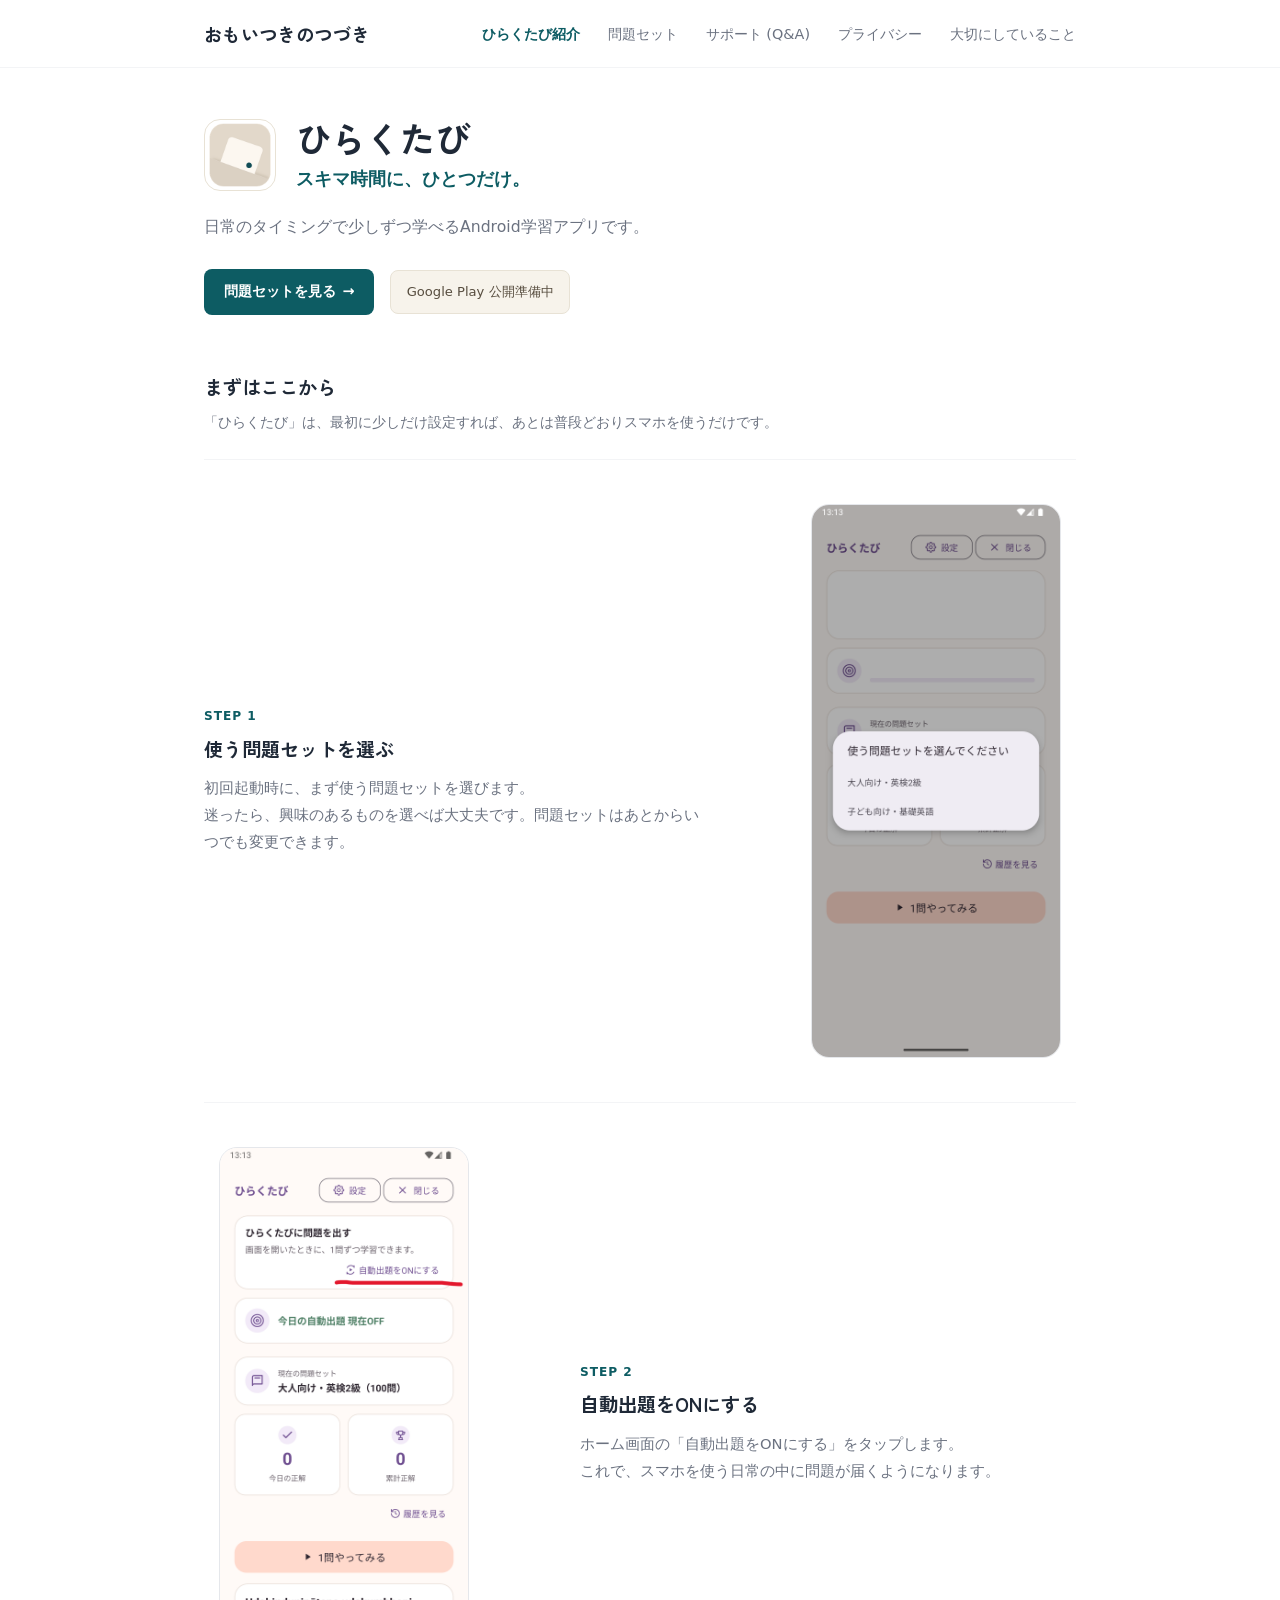
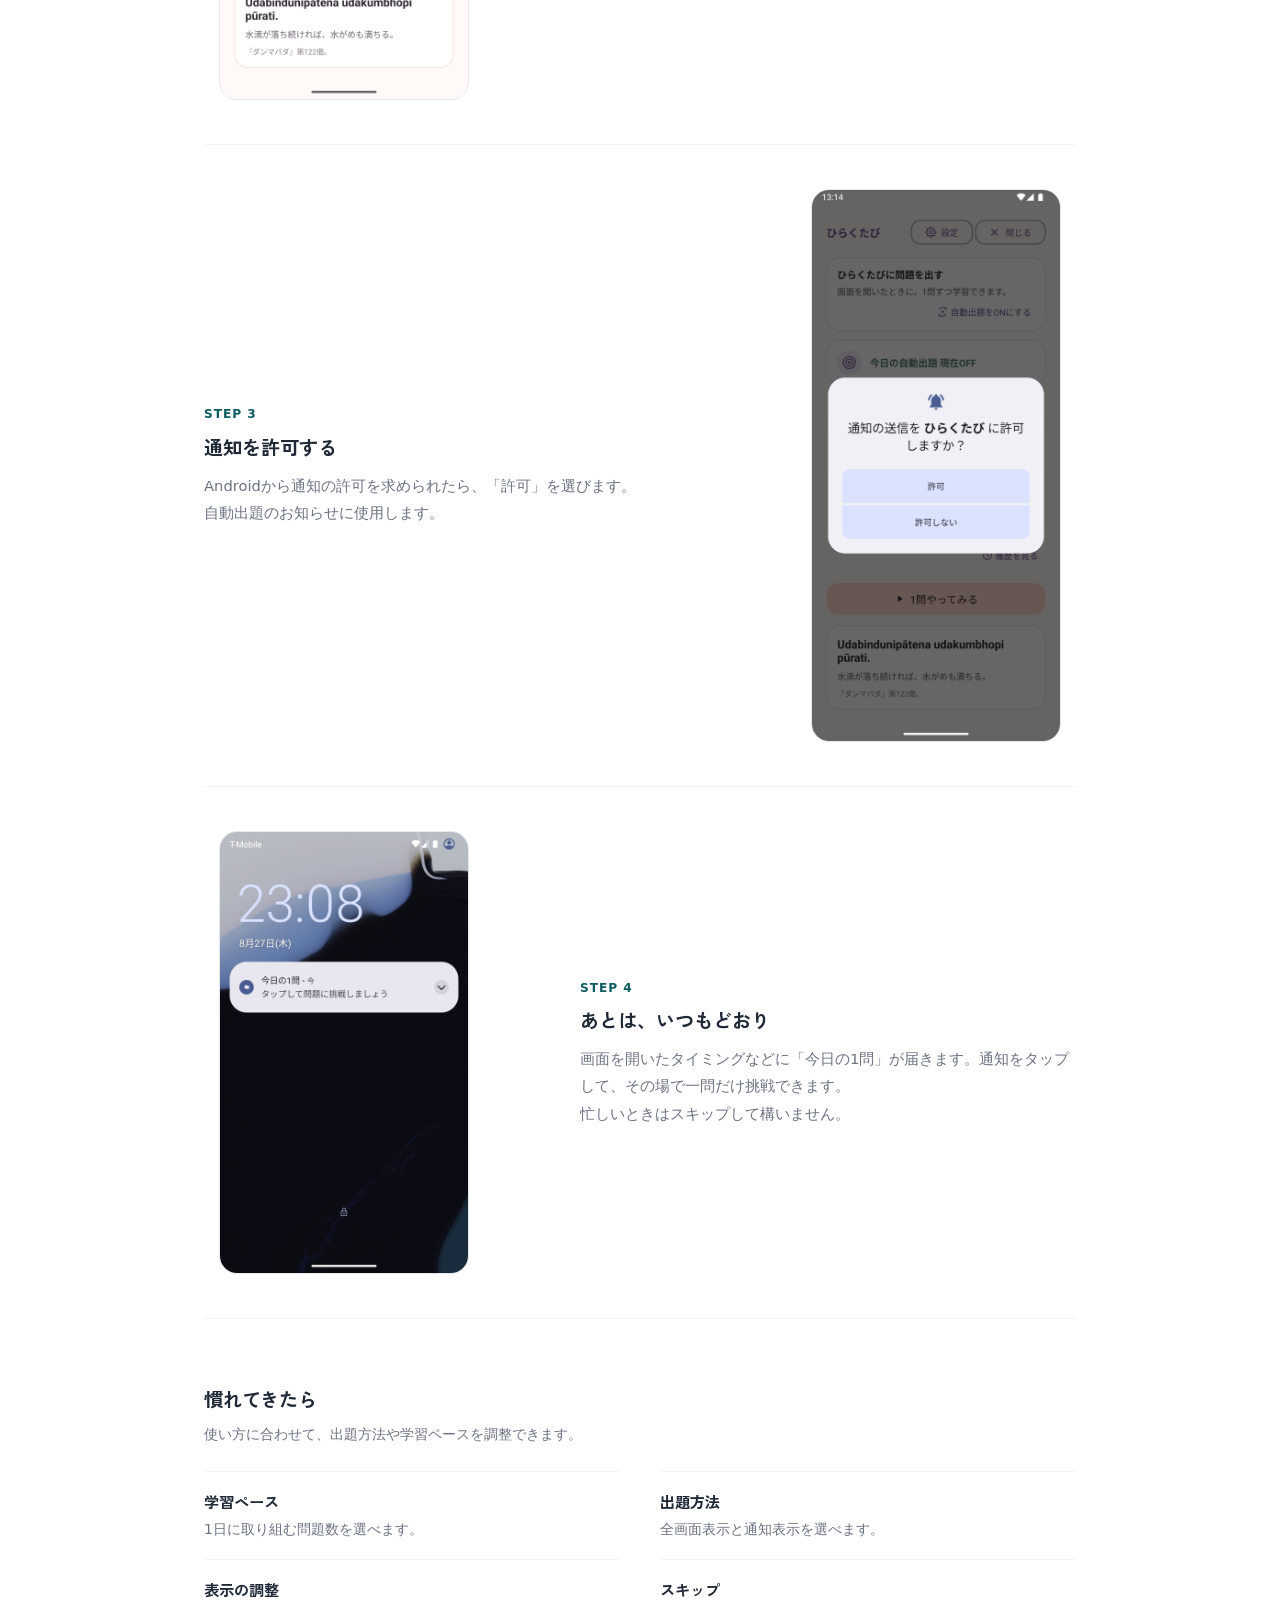
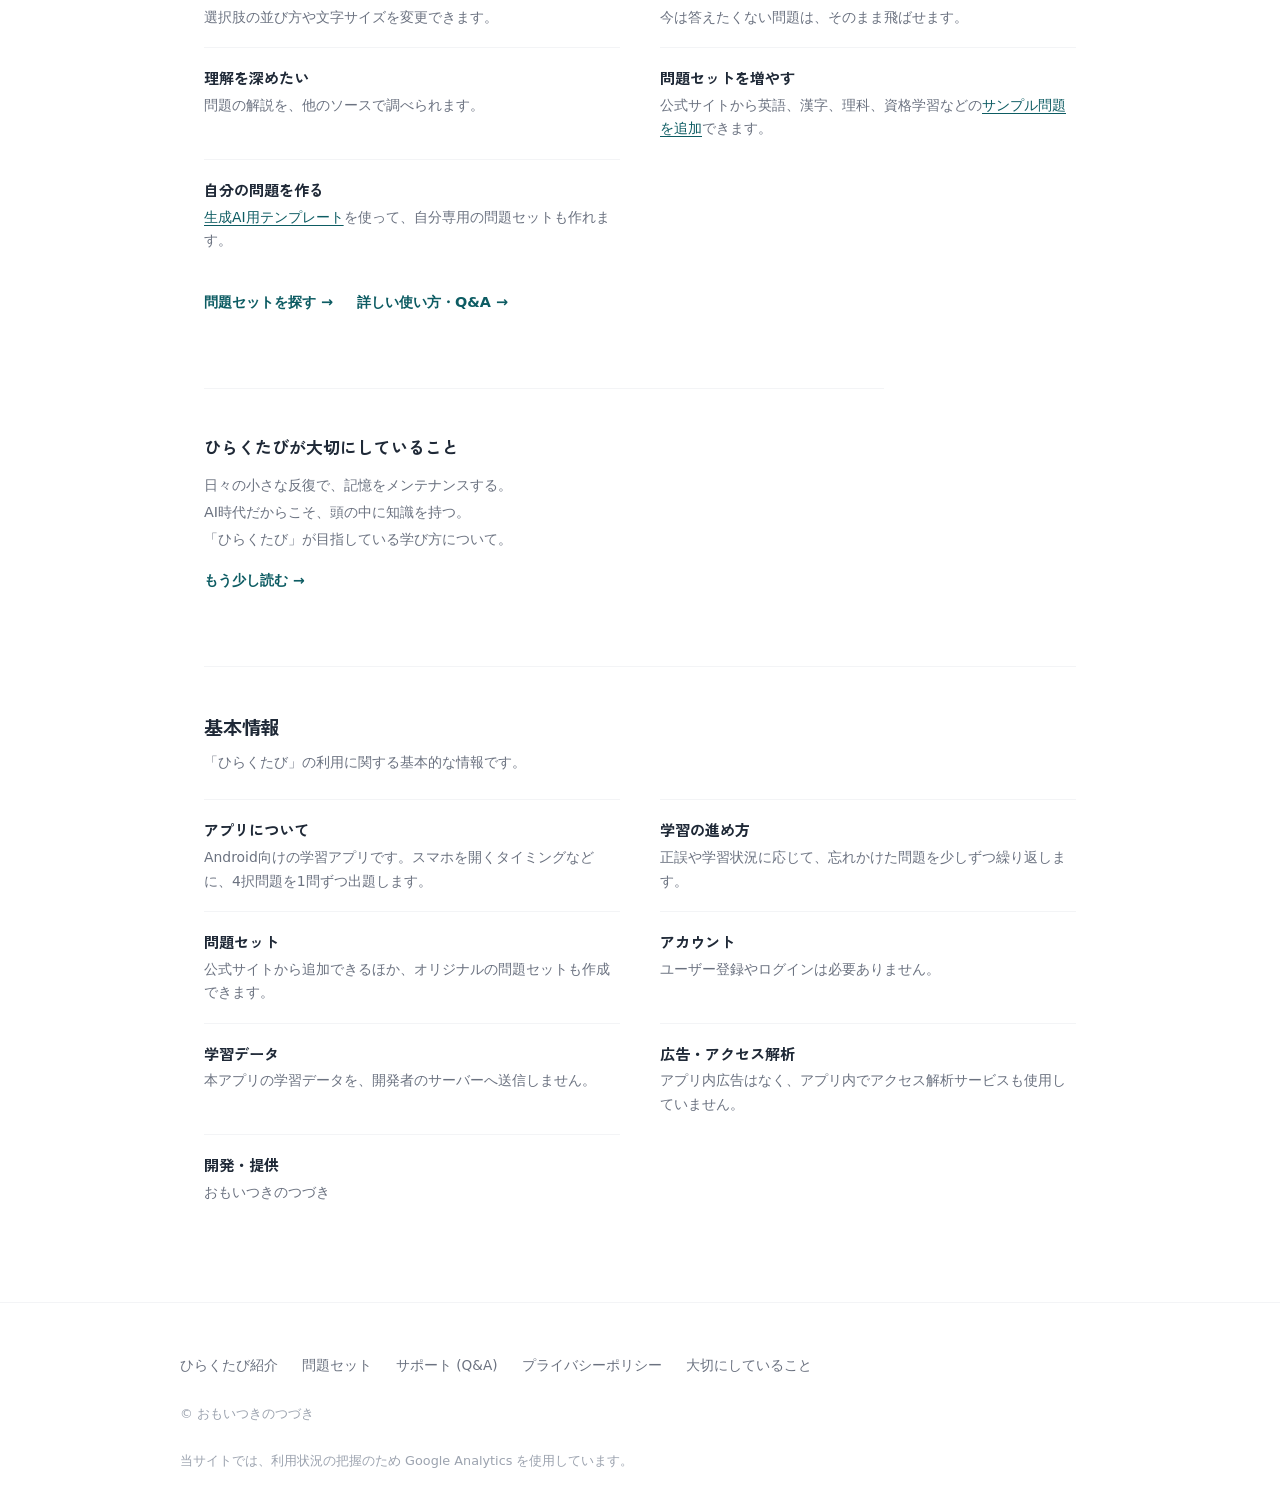
==== commit 45c3d9e4: "Add SEO metadata and crawl configuration" ====
--- a/hirakutabi/index.html
+++ b/hirakutabi/index.html
@@ -11,9 +11,17 @@
   </script>
   <meta charset="UTF-8">
   <meta name="viewport" content="width=device-width, initial-scale=1.0">
-  <title>ひらくたび | スキマ時間に、ひとつだけ。</title>
+  <title>ひらくたび | スマホをひらくたびに学べるAndroid学習アプリ</title>
   <meta name="description" content="日常のタイミングで少しずつ学べるAndroid学習アプリ「ひらくたび」。スキマ時間を活用して、クイズ感覚で知識を深められます。提供：おもいつきのつづき">
-  
+  <link rel="canonical" href="https://omotsuzu.com/hirakutabi/">
+  <meta property="og:title" content="ひらくたび | スマホをひらくたびに学べるAndroid学習アプリ">
+  <meta property="og:description" content="日常のタイミングで少しずつ学べるAndroid学習アプリ「ひらくたび」。スキマ時間を活用して、クイズ感覚で知識を深められます。提供：おもいつきのつづき">
+  <meta property="og:url" content="https://omotsuzu.com/hirakutabi/">
+  <meta property="og:type" content="website">
+  <meta property="og:site_name" content="おもいつきのつづき">
+  <meta property="og:locale" content="ja_JP">
+  <meta name="twitter:card" content="summary">
+
   <!-- Favicon -->
   <link rel="icon" href="favicon.ico" sizes="any">
   <link rel="icon" href="favicon.png" type="image/png">
@@ -37,7 +45,7 @@
 
       <nav>
         <ul class="nav-links">
-          <li><a href="index.html" class="active">ひらくたび紹介</a></li>
+          <li><a href="./" class="active">ひらくたび紹介</a></li>
           <li><a href="materials.html">問題セット</a></li>
           <li><a href="support.html">サポート (Q&amp;A)</a></li>
           <li><a href="privacy.html">プライバシー</a></li>
@@ -196,13 +204,52 @@
       <a href="about.html">もう少し読む <span aria-hidden="true">&rarr;</span></a>
     </section>
 
+    <!-- アプリの事実情報をまとめた基本情報 -->
+    <section class="app-facts" aria-labelledby="app-facts-title">
+      <div class="section-header-minimal">
+        <h2 id="app-facts-title" class="section-title-minimal">基本情報</h2>
+        <p class="section-desc-minimal">「ひらくたび」の利用に関する基本的な情報です。</p>
+      </div>
+
+      <dl class="feature-list app-facts-list">
+        <div class="feature-item">
+          <dt>アプリについて</dt>
+          <dd>Android向けの学習アプリです。スマホを開くタイミングなどに、4択問題を1問ずつ出題します。</dd>
+        </div>
+        <div class="feature-item">
+          <dt>学習の進め方</dt>
+          <dd>正誤や学習状況に応じて、忘れかけた問題を少しずつ繰り返します。</dd>
+        </div>
+        <div class="feature-item">
+          <dt>問題セット</dt>
+          <dd>公式サイトから追加できるほか、オリジナルの問題セットも作成できます。</dd>
+        </div>
+        <div class="feature-item">
+          <dt>アカウント</dt>
+          <dd>ユーザー登録やログインは必要ありません。</dd>
+        </div>
+        <div class="feature-item">
+          <dt>学習データ</dt>
+          <dd>本アプリの学習データを、開発者のサーバーへ送信しません。</dd>
+        </div>
+        <div class="feature-item">
+          <dt>広告・アクセス解析</dt>
+          <dd>アプリ内広告はなく、アプリ内でアクセス解析サービスも使用していません。</dd>
+        </div>
+        <div class="feature-item">
+          <dt>開発・提供</dt>
+          <dd>おもいつきのつづき</dd>
+        </div>
+      </dl>
+    </section>
+
   </main>
 
   <!-- フッター -->
   <footer class="site-footer">
     <div class="footer-container">
       <ul class="footer-nav">
-        <li><a href="index.html">ひらくたび紹介</a></li>
+        <li><a href="./">ひらくたび紹介</a></li>
         <li><a href="materials.html">問題セット</a></li>
         <li><a href="support.html">サポート (Q&amp;A)</a></li>
         <li><a href="privacy.html">プライバシーポリシー</a></li>
--- a/hirakutabi/css/style.css
+++ b/hirakutabi/css/style.css
@@ -1,5 +1,3 @@
-@import url('https://fonts.googleapis.com/css2?family=Zen+Kaku+Gothic+New:wght@500;700&display=swap');
-
 :root {
   /* Hirakutabi Subtle Accent Color System */
   --primary: #0d5c63;              /* 青緑 (Teal Accent) */
@@ -536,6 +534,17 @@
   text-underline-offset: 0.2em;
 }
 
+/* App Facts */
+.app-facts {
+  margin-top: 4.5rem;
+  padding-top: 2.75rem;
+  border-top: 1px solid var(--border-color);
+}
+
+.app-facts-list {
+  margin-top: 1.25rem;
+}
+
 main.reading-main {
   max-width: 720px;
   padding-top: 4rem;
@@ -1028,6 +1037,11 @@
     padding-top: 2.25rem;
   }
 
+  .app-facts {
+    margin-top: 3.5rem;
+    padding-top: 2.25rem;
+  }
+
   main.reading-main {
     padding-top: 3rem;
   }
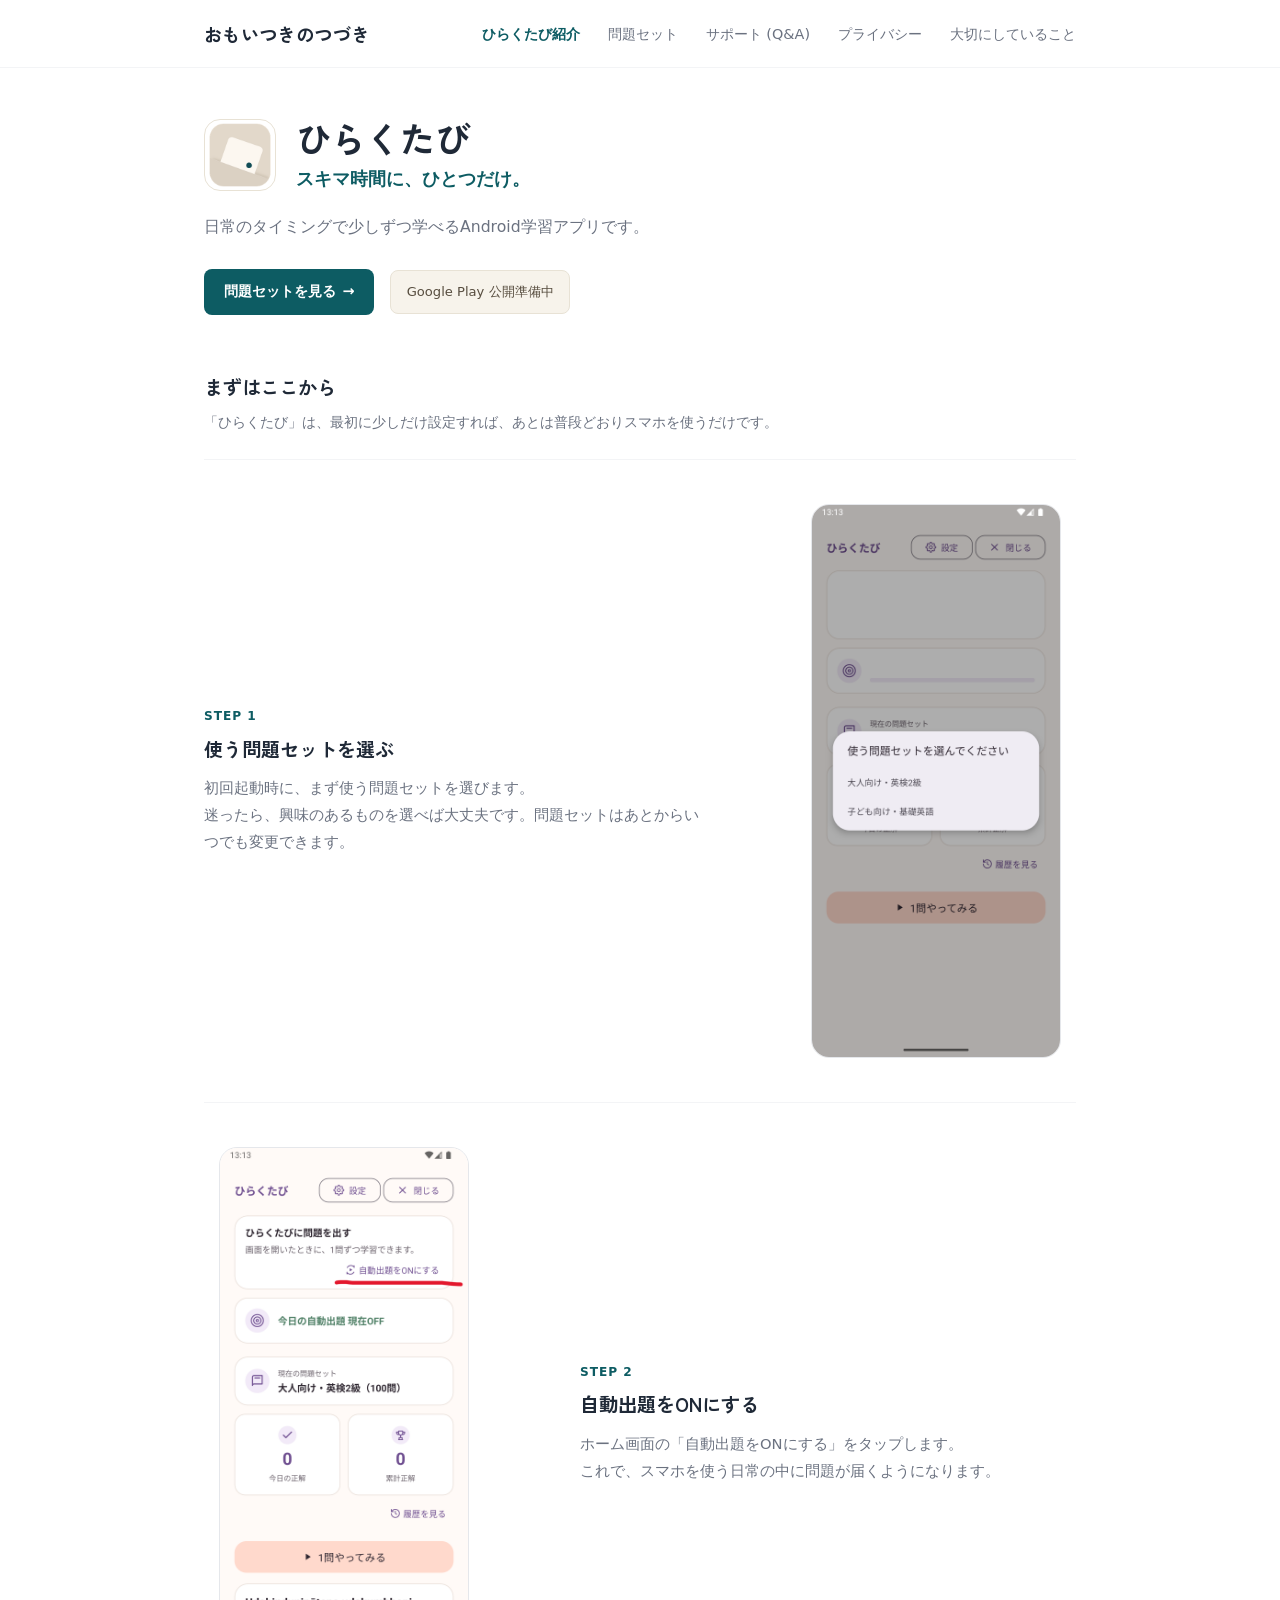
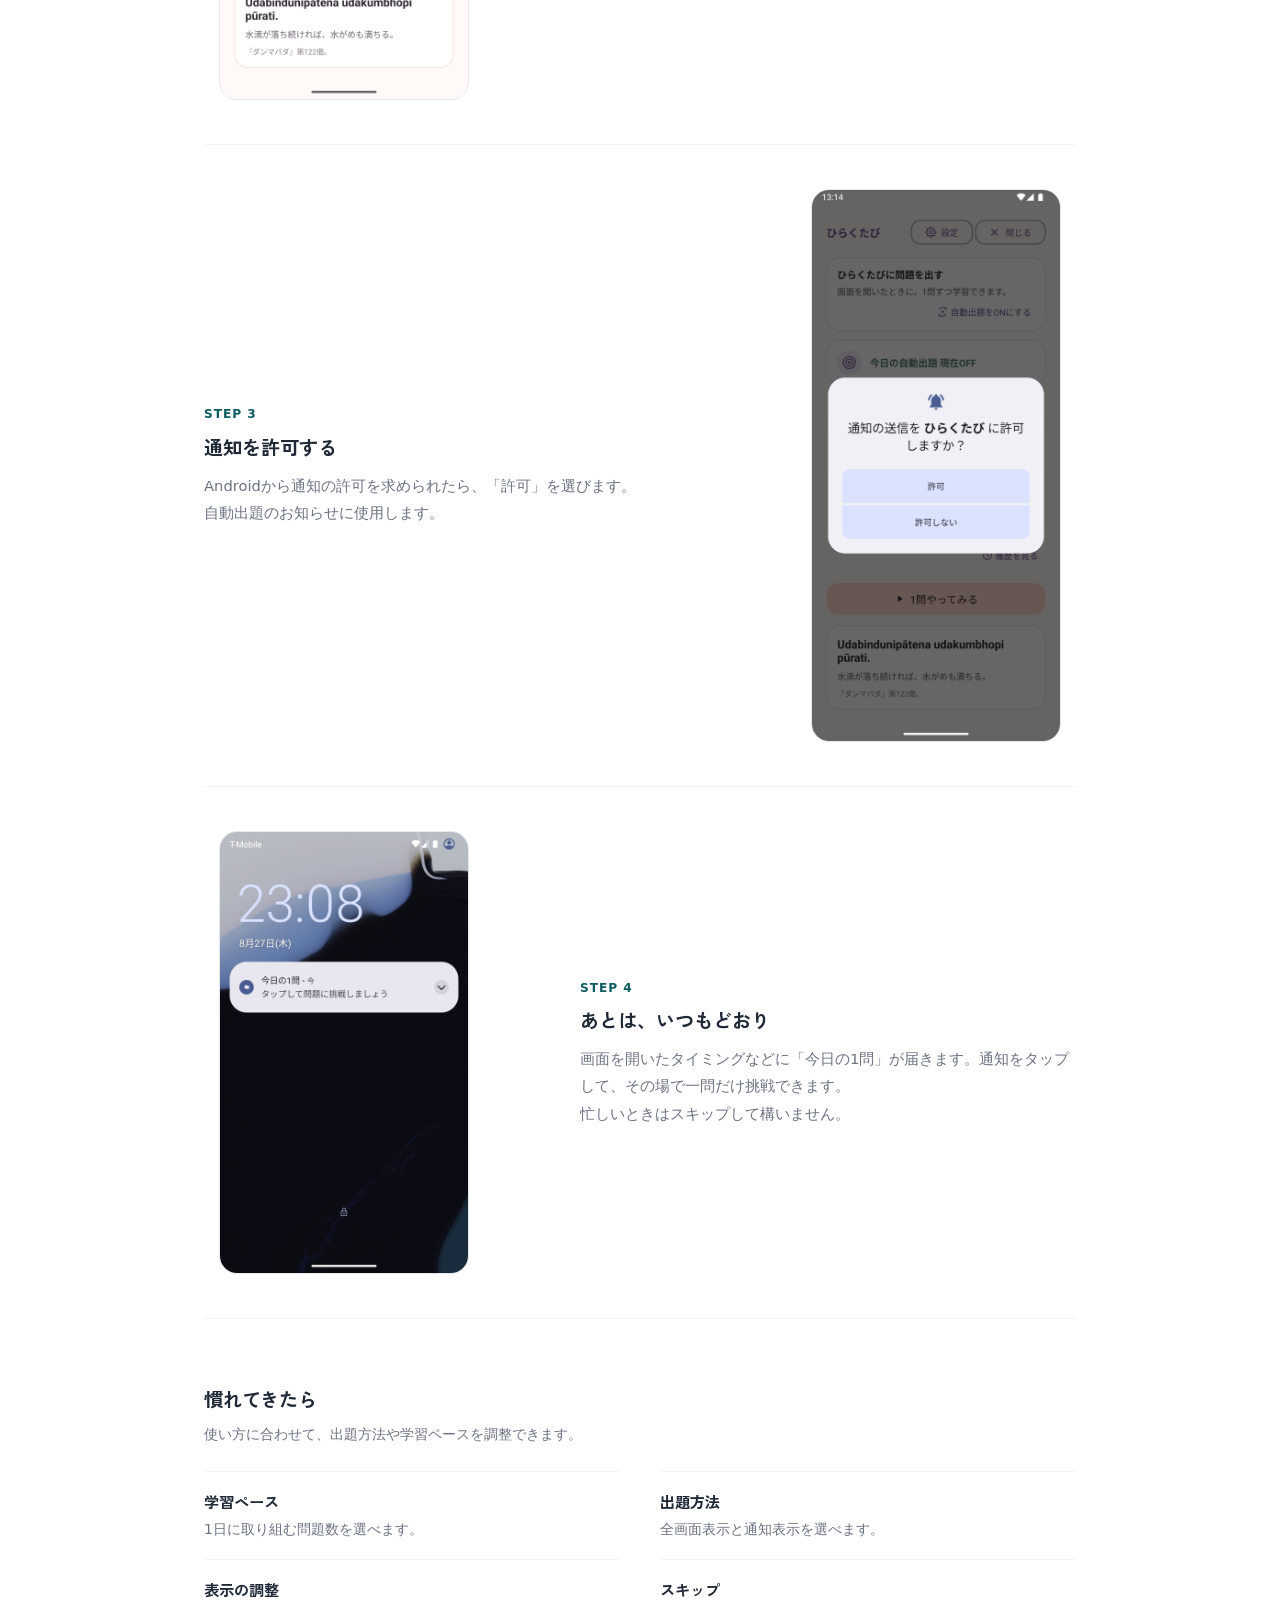
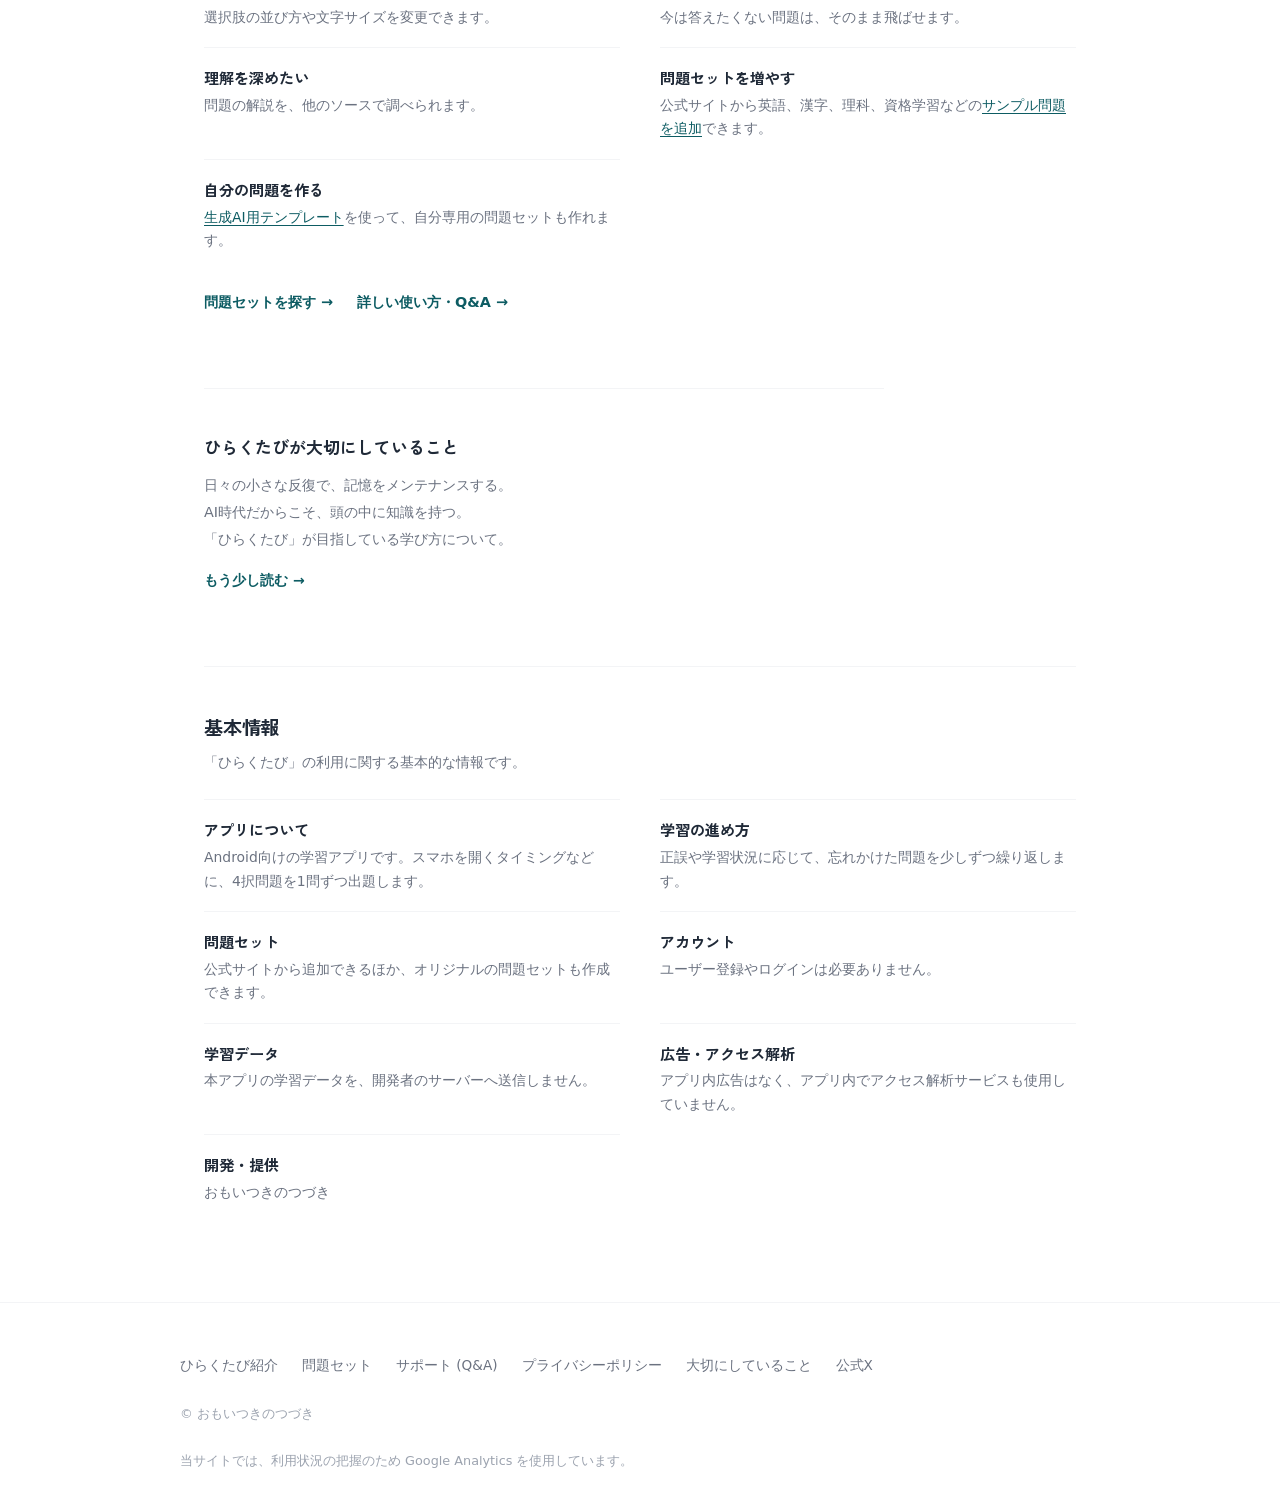
==== commit 3fd05b11: "Improve site structure and add official X links" ====
--- a/hirakutabi/index.html
+++ b/hirakutabi/index.html
@@ -21,6 +21,7 @@
   <meta property="og:site_name" content="おもいつきのつづき">
   <meta property="og:locale" content="ja_JP">
   <meta name="twitter:card" content="summary">
+  <meta name="twitter:site" content="@hirakutabi">
 
   <!-- Favicon -->
   <link rel="icon" href="favicon.ico" sizes="any">
@@ -254,6 +255,7 @@
         <li><a href="support.html">サポート (Q&amp;A)</a></li>
         <li><a href="privacy.html">プライバシーポリシー</a></li>
         <li><a href="about.html">大切にしていること</a></li>
+        <li><a href="https://x.com/hirakutabi" rel="me">公式X</a></li>
       </ul>
       <p class="copyright">&copy; おもいつきのつづき</p>
       <p class="copyright">当サイトでは、利用状況の把握のため Google Analytics を使用しています。</p>
--- a/hirakutabi/css/style.css
+++ b/hirakutabi/css/style.css
@@ -38,6 +38,22 @@
   scroll-behavior: smooth;
 }
 
+.visually-hidden {
+  position: absolute;
+  width: 1px;
+  height: 1px;
+  padding: 0;
+  margin: -1px;
+  overflow: hidden;
+  clip: rect(0, 0, 0, 0);
+  white-space: nowrap;
+  border: 0;
+}
+
+.text-nowrap {
+  white-space: nowrap;
+}
+
 /* 本文・ナビ・ボタンは OS標準 system-ui */
 body {
   font-family: system-ui, -apple-system, BlinkMacSystemFont, "Hiragino Sans", "Yu Gothic", sans-serif;
@@ -660,6 +676,18 @@
 }
 
 /* Minimal Grid Layout for Material Cards */
+.material-category + .material-category {
+  margin-top: 2.75rem;
+}
+
+.material-category-title {
+  margin-bottom: 1.25rem;
+  font-family: 'Zen Kaku Gothic New', sans-serif;
+  font-size: 1.15rem;
+  font-weight: 600;
+  color: var(--text-main);
+}
+
 .materials-grid {
   display: grid;
   grid-template-columns: repeat(1, minmax(0, 1fr));
@@ -1042,6 +1070,10 @@
     padding-top: 2.25rem;
   }
 
+  .material-category + .material-category {
+    margin-top: 2.25rem;
+  }
+
   main.reading-main {
     padding-top: 3rem;
   }
